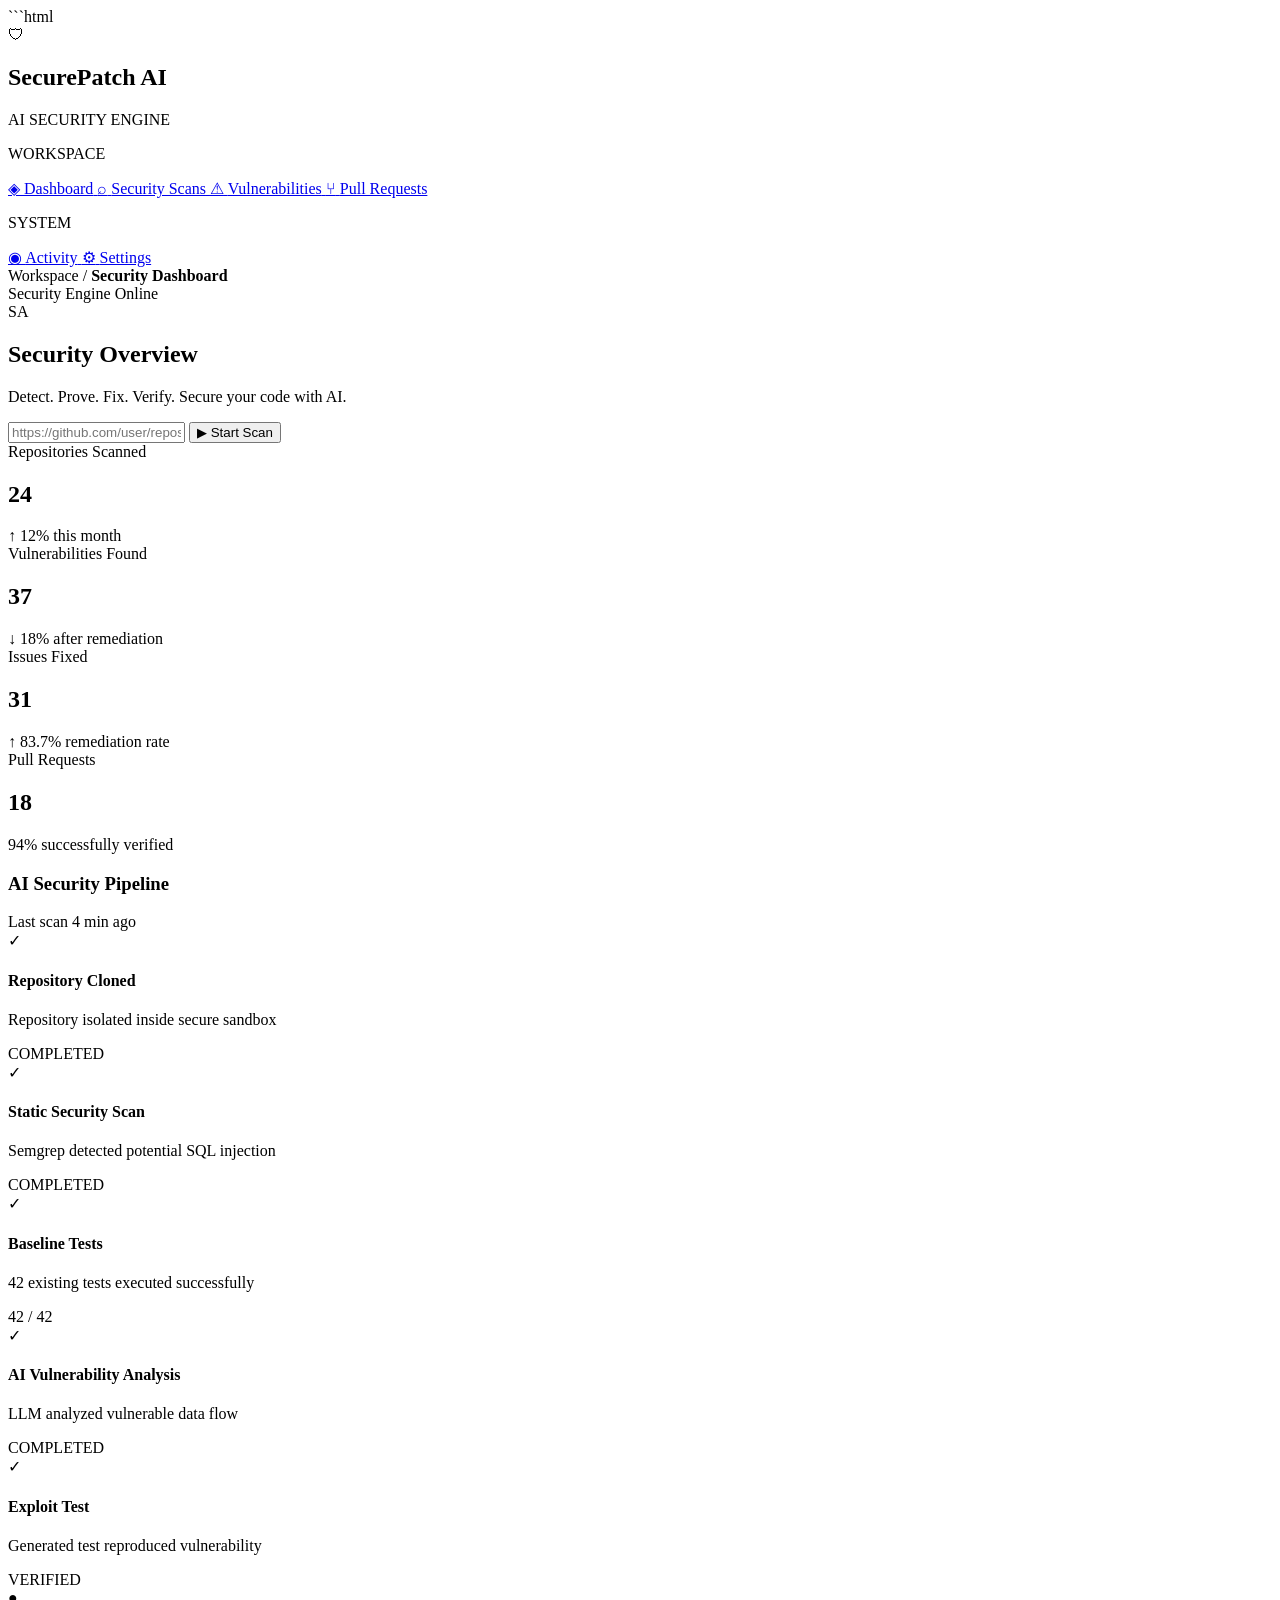
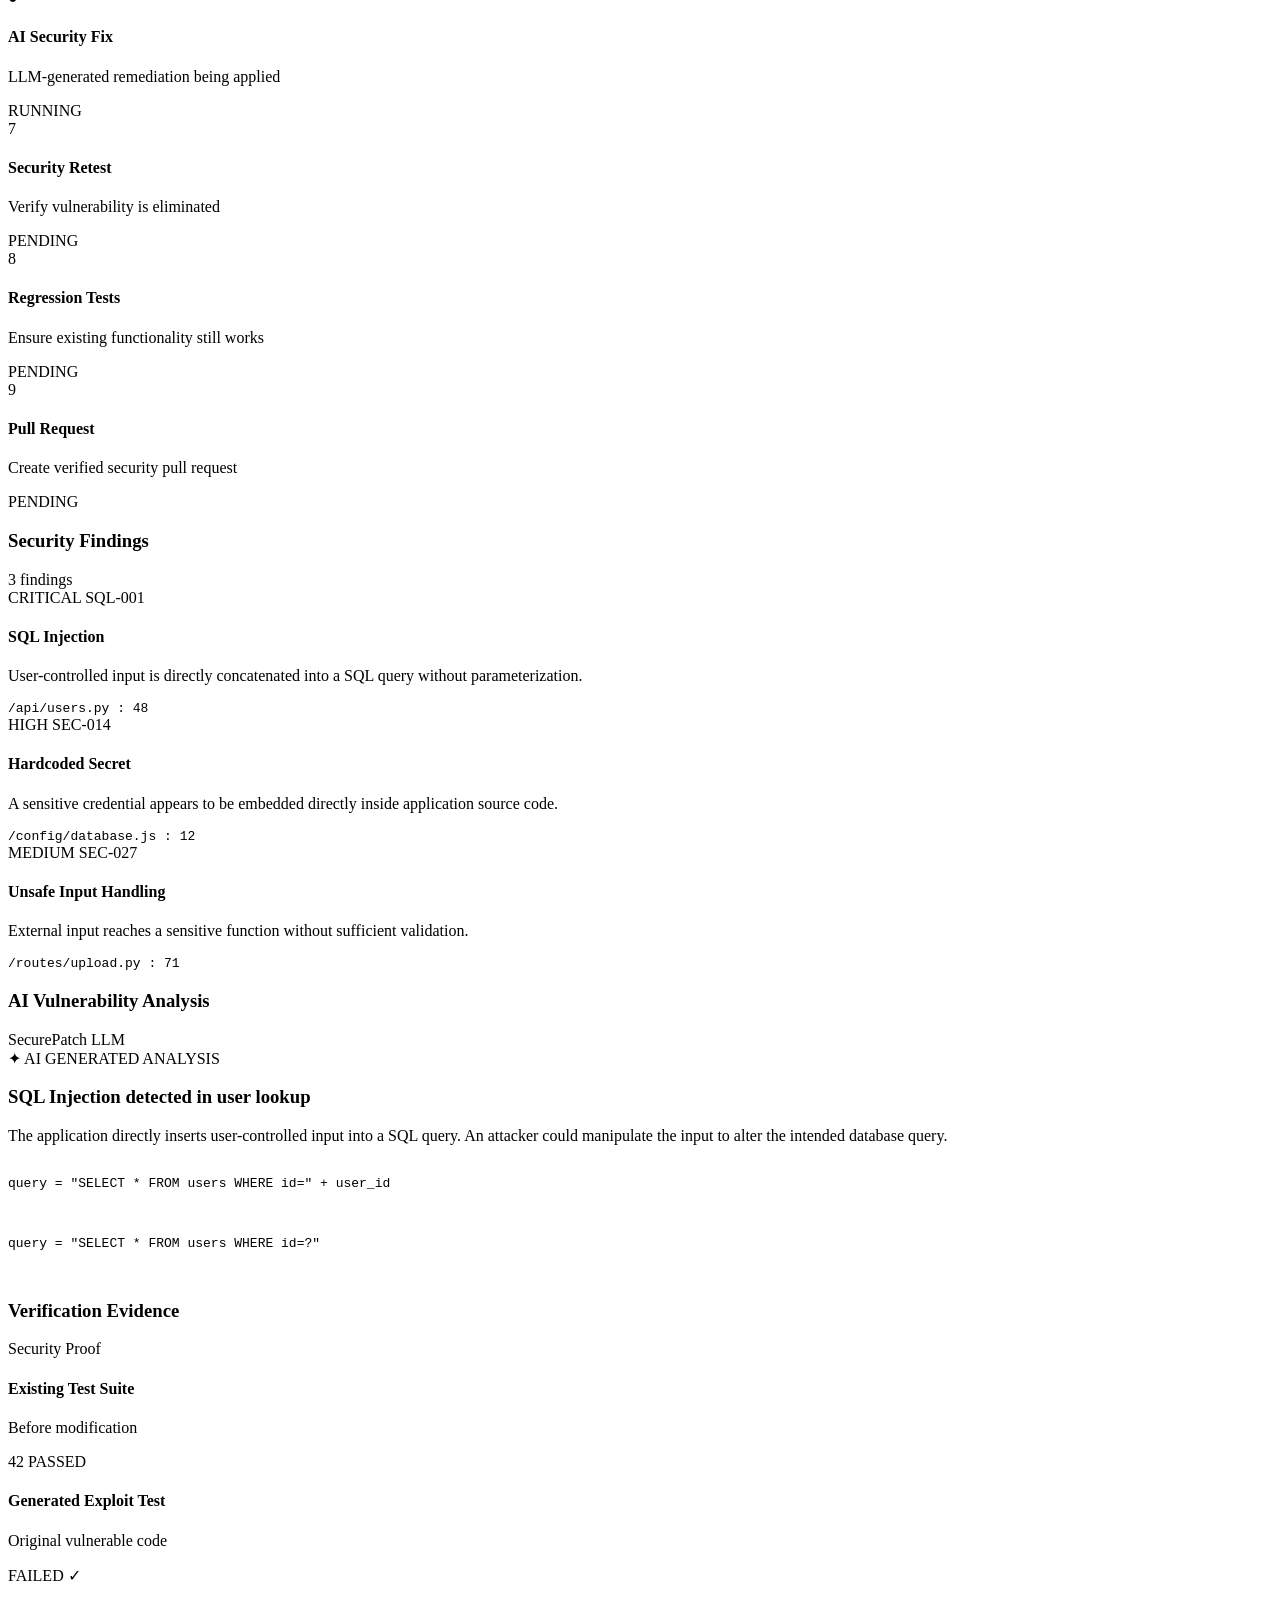
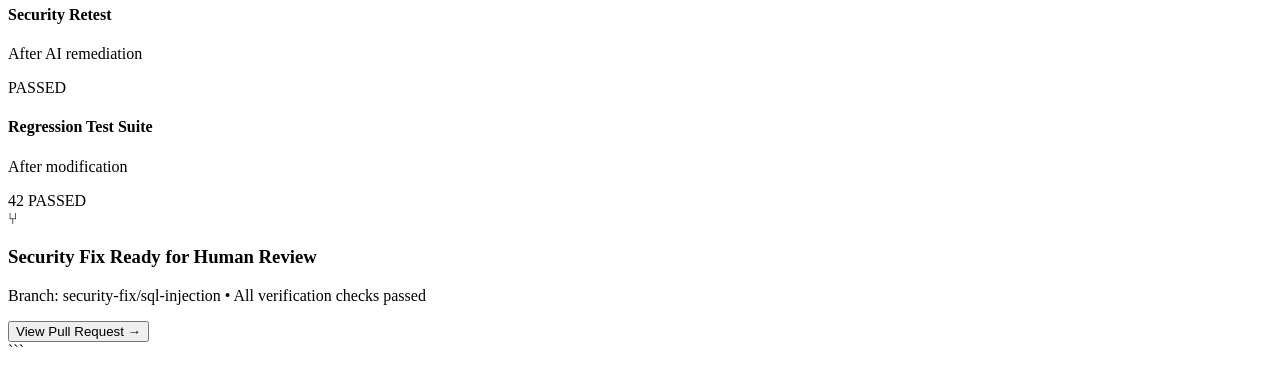
==== index.html @ 8cb95916 "Create index.html add index.html" ====
```html
<!DOCTYPE html>
<html lang="en">

<head>
    <meta charset="UTF-8">
    <meta name="viewport" content="width=device-width, initial-scale=1.0">

    <title>SecurePatch AI</title>
</head>

<body>

    <!-- =========================
         SIDEBAR
    ========================== -->

    <aside class="sidebar">

        <div class="logo">
            <div class="logo-icon">🛡</div>

            <div class="logo-text">
                <h2>SecurePatch AI</h2>
                <span>AI SECURITY ENGINE</span>
            </div>
        </div>


        <nav>

            <p class="nav-title">WORKSPACE</p>

            <a href="#" class="nav-item active">
                <span>◈</span>
                <span>Dashboard</span>
            </a>

            <a href="#" class="nav-item">
                <span>⌕</span>
                <span>Security Scans</span>
            </a>

            <a href="#" class="nav-item">
                <span>⚠</span>
                <span>Vulnerabilities</span>
            </a>

            <a href="#" class="nav-item">
                <span>⑂</span>
                <span>Pull Requests</span>
            </a>


            <p class="nav-title">SYSTEM</p>

            <a href="#" class="nav-item">
                <span>◉</span>
                <span>Activity</span>
            </a>

            <a href="#" class="nav-item">
                <span>⚙</span>
                <span>Settings</span>
            </a>

        </nav>

    </aside>


    <!-- =========================
         MAIN CONTENT
    ========================== -->

    <main class="main">


        <!-- TOP BAR -->

        <header class="topbar">

            <div class="breadcrumb">
                Workspace / <strong>Security Dashboard</strong>
            </div>

            <div class="top-right">

                <div class="system-status">
                    <span class="status-dot"></span>
                    Security Engine Online
                </div>

                <div class="avatar">
                    SA
                </div>

            </div>

        </header>



        <!-- =========================
             DASHBOARD CONTENT
        ========================== -->

        <section class="content">


            <!-- PAGE HEADER -->

            <div class="welcome">

                <div class="welcome-text">

                    <h1>Security Overview</h1>

                    <p>
                        Detect. Prove. Fix. Verify.
                        Secure your code with AI.
                    </p>

                </div>


                <!-- REPOSITORY INPUT -->

                <div class="repo-input">

                    <input
                        type="text"
                        id="repoUrl"
                        placeholder="https://github.com/user/repository"
                    >

                    <button id="scanButton">
                        ▶ Start Scan
                    </button>

                </div>

            </div>



            <!-- =========================
                 STATISTICS
            ========================== -->

            <section class="stats">


                <article class="stat-card">

                    <span class="stat-label">
                        Repositories Scanned
                    </span>

                    <h2>24</h2>

                    <span class="stat-change">
                        ↑ 12% this month
                    </span>

                </article>


                <article class="stat-card">

                    <span class="stat-label">
                        Vulnerabilities Found
                    </span>

                    <h2>37</h2>

                    <span class="stat-change">
                        ↓ 18% after remediation
                    </span>

                </article>


                <article class="stat-card">

                    <span class="stat-label">
                        Issues Fixed
                    </span>

                    <h2>31</h2>

                    <span class="stat-change">
                        ↑ 83.7% remediation rate
                    </span>

                </article>


                <article class="stat-card">

                    <span class="stat-label">
                        Pull Requests
                    </span>

                    <h2>18</h2>

                    <span class="stat-change">
                        94% successfully verified
                    </span>

                </article>

            </section>



            <!-- =========================
                 MAIN DASHBOARD GRID
            ========================== -->

            <section class="dashboard-grid">


                <!-- =========================
                     SECURITY PIPELINE
                ========================== -->

                <article class="card pipeline-card">

                    <header class="card-header">

                        <h3>AI Security Pipeline</h3>

                        <span>
                            Last scan 4 min ago
                        </span>

                    </header>


                    <div class="pipeline">


                        <!-- STEP 1 -->

                        <div class="pipeline-step completed">

                            <div class="step-icon">
                                ✓
                            </div>

                            <div class="step-info">

                                <h4>
                                    Repository Cloned
                                </h4>

                                <p>
                                    Repository isolated inside
                                    secure sandbox
                                </p>

                            </div>

                            <span class="step-status">
                                COMPLETED
                            </span>

                        </div>



                        <!-- STEP 2 -->

                        <div class="pipeline-step completed">

                            <div class="step-icon">
                                ✓
                            </div>

                            <div class="step-info">

                                <h4>
                                    Static Security Scan
                                </h4>

                                <p>
                                    Semgrep detected potential
                                    SQL injection
                                </p>

                            </div>

                            <span class="step-status">
                                COMPLETED
                            </span>

                        </div>



                        <!-- STEP 3 -->

                        <div class="pipeline-step completed">

                            <div class="step-icon">
                                ✓
                            </div>

                            <div class="step-info">

                                <h4>
                                    Baseline Tests
                                </h4>

                                <p>
                                    42 existing tests executed
                                    successfully
                                </p>

                            </div>

                            <span class="step-status">
                                42 / 42
                            </span>

                        </div>



                        <!-- STEP 4 -->

                        <div class="pipeline-step completed">

                            <div class="step-icon">
                                ✓
                            </div>

                            <div class="step-info">

                                <h4>
                                    AI Vulnerability Analysis
                                </h4>

                                <p>
                                    LLM analyzed vulnerable
                                    data flow
                                </p>

                            </div>

                            <span class="step-status">
                                COMPLETED
                            </span>

                        </div>



                        <!-- STEP 5 -->

                        <div class="pipeline-step completed">

                            <div class="step-icon">
                                ✓
                            </div>

                            <div class="step-info">

                                <h4>
                                    Exploit Test
                                </h4>

                                <p>
                                    Generated test reproduced
                                    vulnerability
                                </p>

                            </div>

                            <span class="step-status">
                                VERIFIED
                            </span>

                        </div>



                        <!-- STEP 6 -->

                        <div class="pipeline-step running">

                            <div class="step-icon">
                                ●
                            </div>

                            <div class="step-info">

                                <h4>
                                    AI Security Fix
                                </h4>

                                <p>
                                    LLM-generated remediation
                                    being applied
                                </p>

                            </div>

                            <span class="step-status">
                                RUNNING
                            </span>

                        </div>



                        <!-- STEP 7 -->

                        <div class="pipeline-step">

                            <div class="step-icon">
                                7
                            </div>

                            <div class="step-info">

                                <h4>
                                    Security Retest
                                </h4>

                                <p>
                                    Verify vulnerability
                                    is eliminated
                                </p>

                            </div>

                            <span class="step-status">
                                PENDING
                            </span>

                        </div>



                        <!-- STEP 8 -->

                        <div class="pipeline-step">

                            <div class="step-icon">
                                8
                            </div>

                            <div class="step-info">

                                <h4>
                                    Regression Tests
                                </h4>

                                <p>
                                    Ensure existing functionality
                                    still works
                                </p>

                            </div>

                            <span class="step-status">
                                PENDING
                            </span>

                        </div>



                        <!-- STEP 9 -->

                        <div class="pipeline-step">

                            <div class="step-icon">
                                9
                            </div>

                            <div class="step-info">

                                <h4>
                                    Pull Request
                                </h4>

                                <p>
                                    Create verified security
                                    pull request
                                </p>

                            </div>

                            <span class="step-status">
                                PENDING
                            </span>

                        </div>


                    </div>

                </article>



                <!-- =========================
                     SECURITY FINDINGS
                ========================== -->

                <article class="card findings-card">

                    <header class="card-header">

                        <h3>
                            Security Findings
                        </h3>

                        <span>
                            3 findings
                        </span>

                    </header>


                    <!-- FINDING 1 -->

                    <div class="finding">

                        <div class="finding-header">

                            <span class="severity critical">
                                CRITICAL
                            </span>

                            <span class="finding-id">
                                SQL-001
                            </span>

                        </div>

                        <h4>
                            SQL Injection
                        </h4>

                        <p>
                            User-controlled input is directly
                            concatenated into a SQL query
                            without parameterization.
                        </p>

                        <code>
                            /api/users.py : 48
                        </code>

                    </div>



                    <!-- FINDING 2 -->

                    <div class="finding">

                        <div class="finding-header">

                            <span class="severity high">
                                HIGH
                            </span>

                            <span class="finding-id">
                                SEC-014
                            </span>

                        </div>

                        <h4>
                            Hardcoded Secret
                        </h4>

                        <p>
                            A sensitive credential appears to
                            be embedded directly inside
                            application source code.
                        </p>

                        <code>
                            /config/database.js : 12
                        </code>

                    </div>



                    <!-- FINDING 3 -->

                    <div class="finding">

                        <div class="finding-header">

                            <span class="severity medium">
                                MEDIUM
                            </span>

                            <span class="finding-id">
                                SEC-027
                            </span>

                        </div>

                        <h4>
                            Unsafe Input Handling
                        </h4>

                        <p>
                            External input reaches a sensitive
                            function without sufficient
                            validation.
                        </p>

                        <code>
                            /routes/upload.py : 71
                        </code>

                    </div>

                </article>

            </section>



            <!-- =========================
                 LOWER GRID
            ========================== -->

            <section class="bottom-grid">


                <!-- =========================
                     AI ANALYSIS
                ========================== -->

                <article class="card">

                    <header class="card-header">

                        <h3>
                            AI Vulnerability Analysis
                        </h3>

                        <span>
                            SecurePatch LLM
                        </span>

                    </header>


                    <div class="ai-content">

                        <span class="ai-label">
                            ✦ AI GENERATED ANALYSIS
                        </span>

                        <h3>
                            SQL Injection detected
                            in user lookup
                        </h3>

                        <p>
                            The application directly inserts
                            user-controlled input into a SQL
                            query. An attacker could manipulate
                            the input to alter the intended
                            database query.
                        </p>


                        <div class="code-box">

                            <pre>
<span class="danger-code">
query = "SELECT * FROM users WHERE id=" + user_id
</span>

<span class="safe-code">
query = "SELECT * FROM users WHERE id=?"
</span>
                            </pre>

                        </div>

                    </div>

                </article>



                <!-- =========================
                     VERIFICATION EVIDENCE
                ========================== -->

                <article class="card">

                    <header class="card-header">

                        <h3>
                            Verification Evidence
                        </h3>

                        <span>
                            Security Proof
                        </span>

                    </header>


                    <!-- TEST 1 -->

                    <div class="test-result">

                        <div>

                            <h4>
                                Existing Test Suite
                            </h4>

                            <p>
                                Before modification
                            </p>

                        </div>

                        <span class="passed">
                            42 PASSED
                        </span>

                    </div>



                    <!-- TEST 2 -->

                    <div class="test-result">

                        <div>

                            <h4>
                                Generated Exploit Test
                            </h4>

                            <p>
                                Original vulnerable code
                            </p>

                        </div>

                        <span class="failed">
                            FAILED ✓
                        </span>

                    </div>



                    <!-- TEST 3 -->

                    <div class="test-result">

                        <div>

                            <h4>
                                Security Retest
                            </h4>

                            <p>
                                After AI remediation
                            </p>

                        </div>

                        <span class="passed">
                            PASSED
                        </span>

                    </div>



                    <!-- TEST 4 -->

                    <div class="test-result">

                        <div>

                            <h4>
                                Regression Test Suite
                            </h4>

                            <p>
                                After modification
                            </p>

                        </div>

                        <span class="passed">
                            42 PASSED
                        </span>

                    </div>

                </article>

            </section>



            <!-- =========================
                 PULL REQUEST
            ========================== -->

            <section class="pr-card">


                <div class="pr-left">

                    <div class="pr-icon">
                        ⑂
                    </div>


                    <div>

                        <h3>
                            Security Fix Ready
                            for Human Review
                        </h3>

                        <p>
                            Branch:
                            security-fix/sql-injection
                            • All verification checks passed
                        </p>

                    </div>

                </div>


                <button id="prButton">
                    View Pull Request →
                </button>

            </section>


        </section>

    </main>


</body>

</html>
```
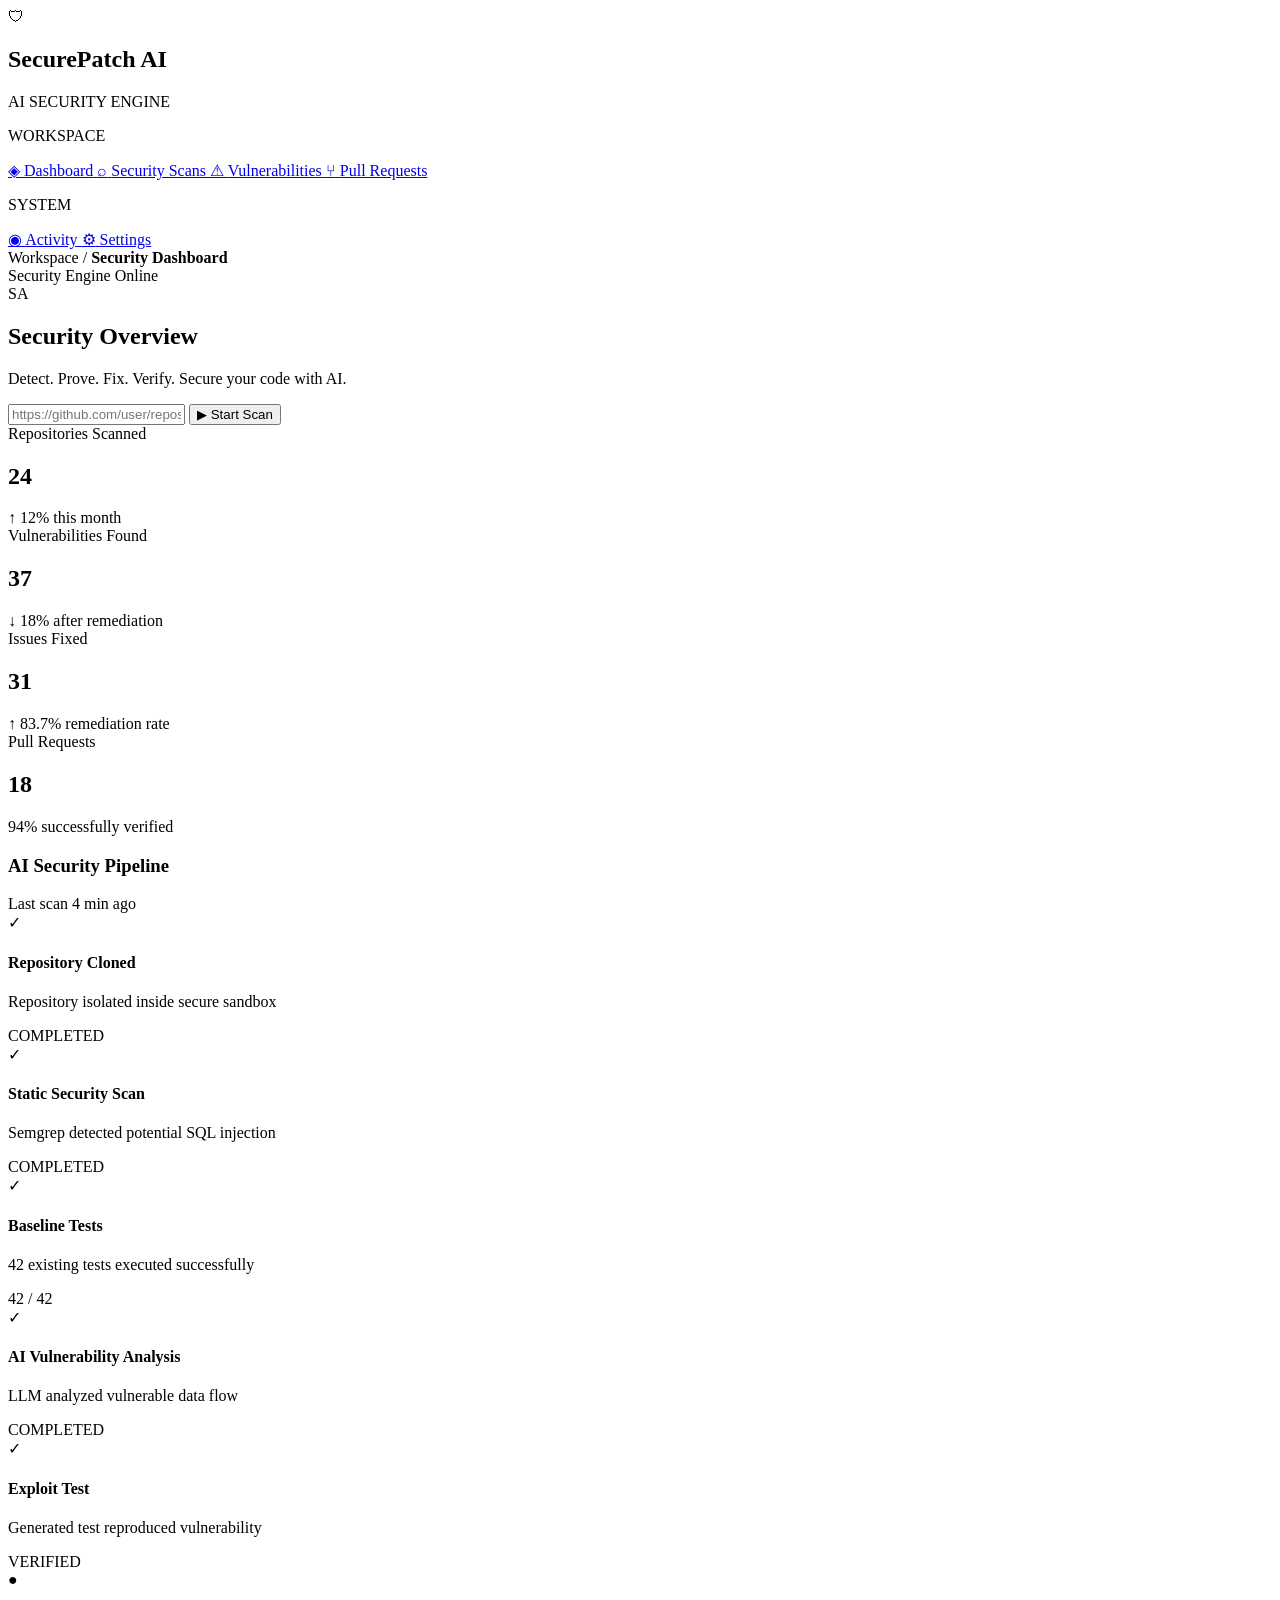
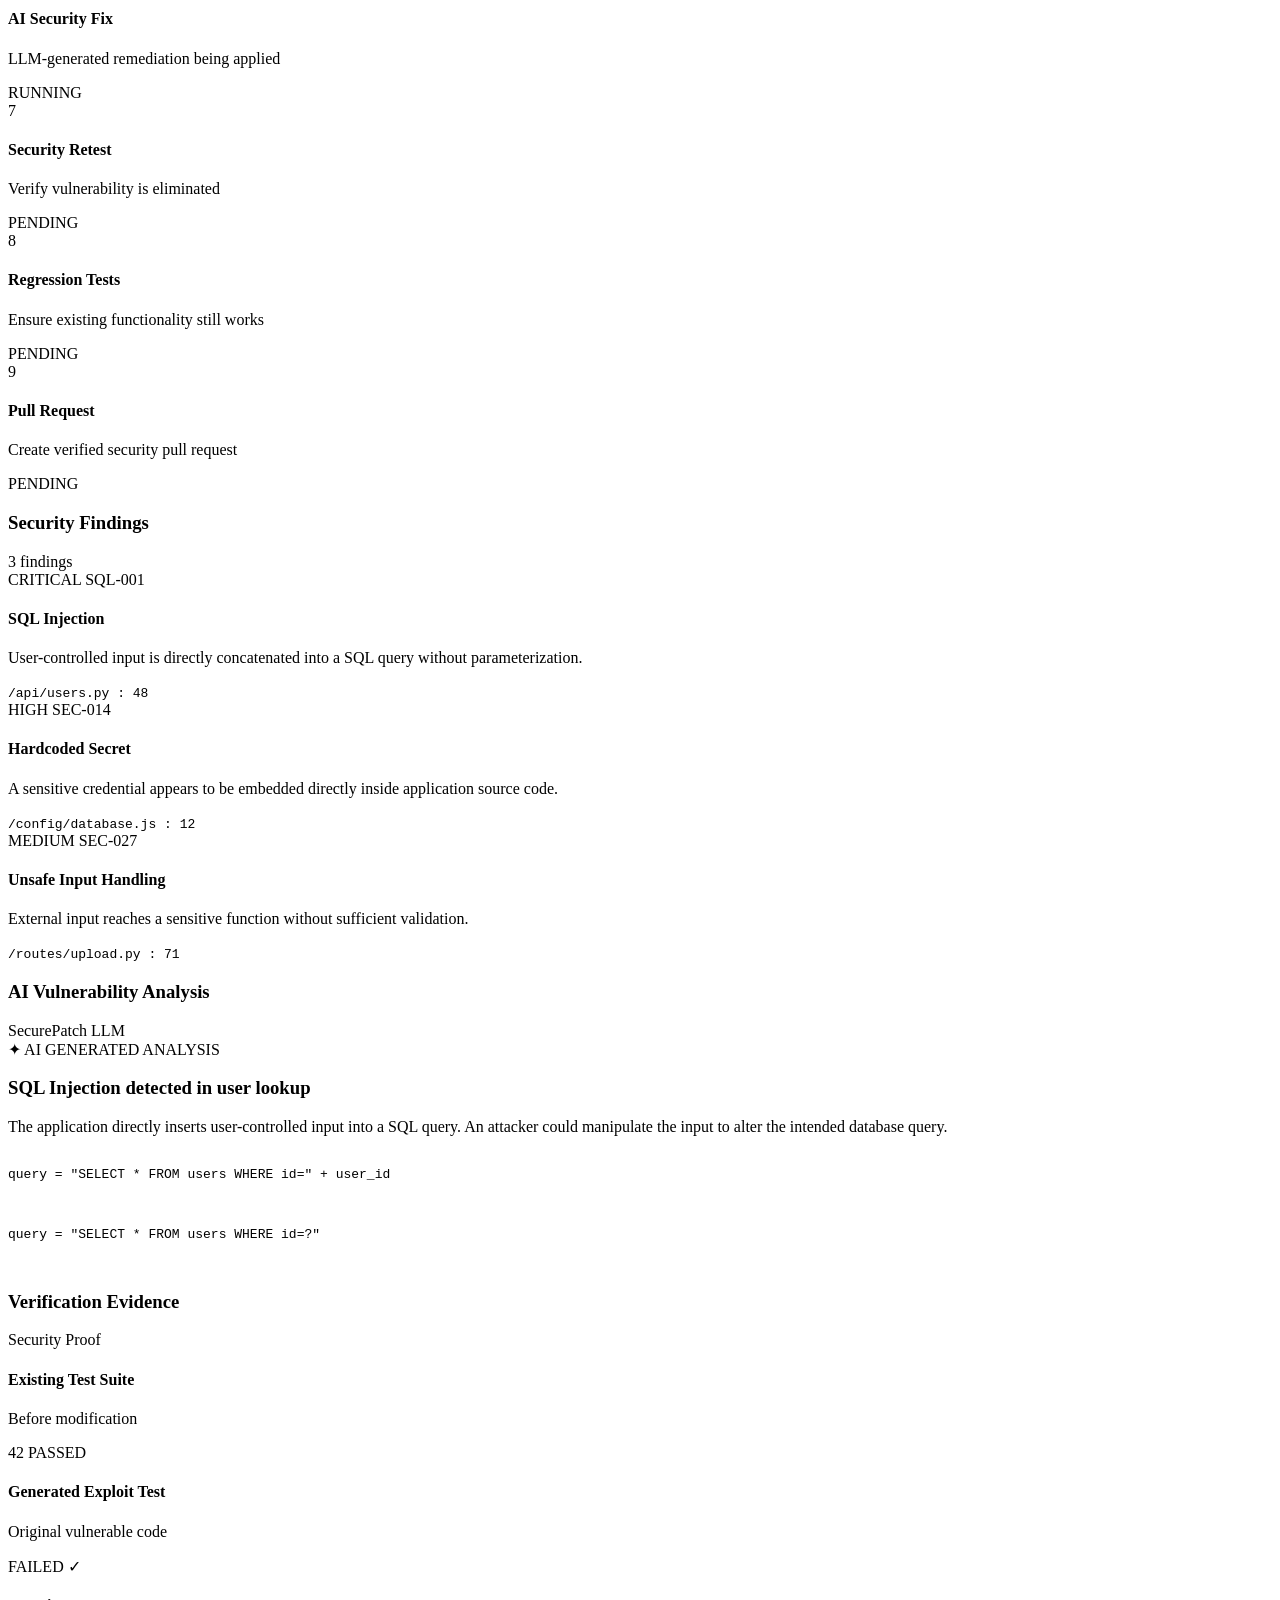
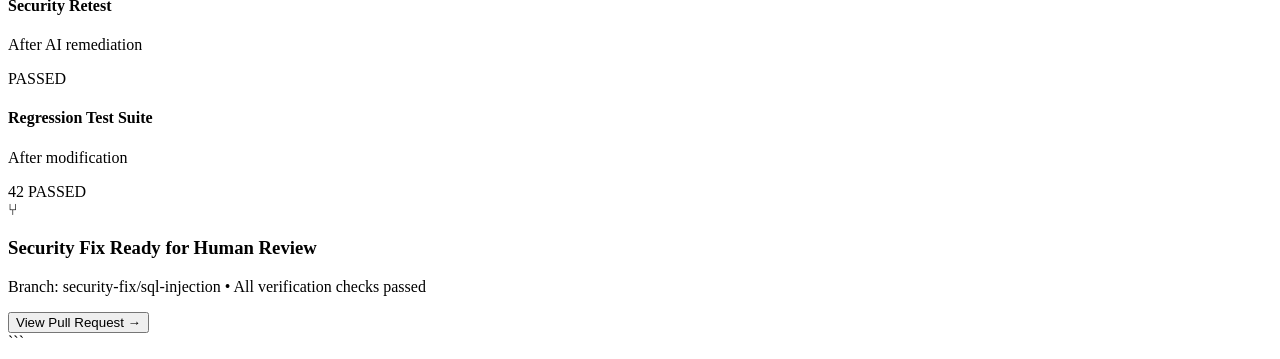
==== commit c58773fb: "Remove unnecessary code block syntax from index.html" ====
--- a/index.html
+++ b/index.html
@@ -1,4 +1,4 @@
-```html
+
 <!DOCTYPE html>
 <html lang="en">
 
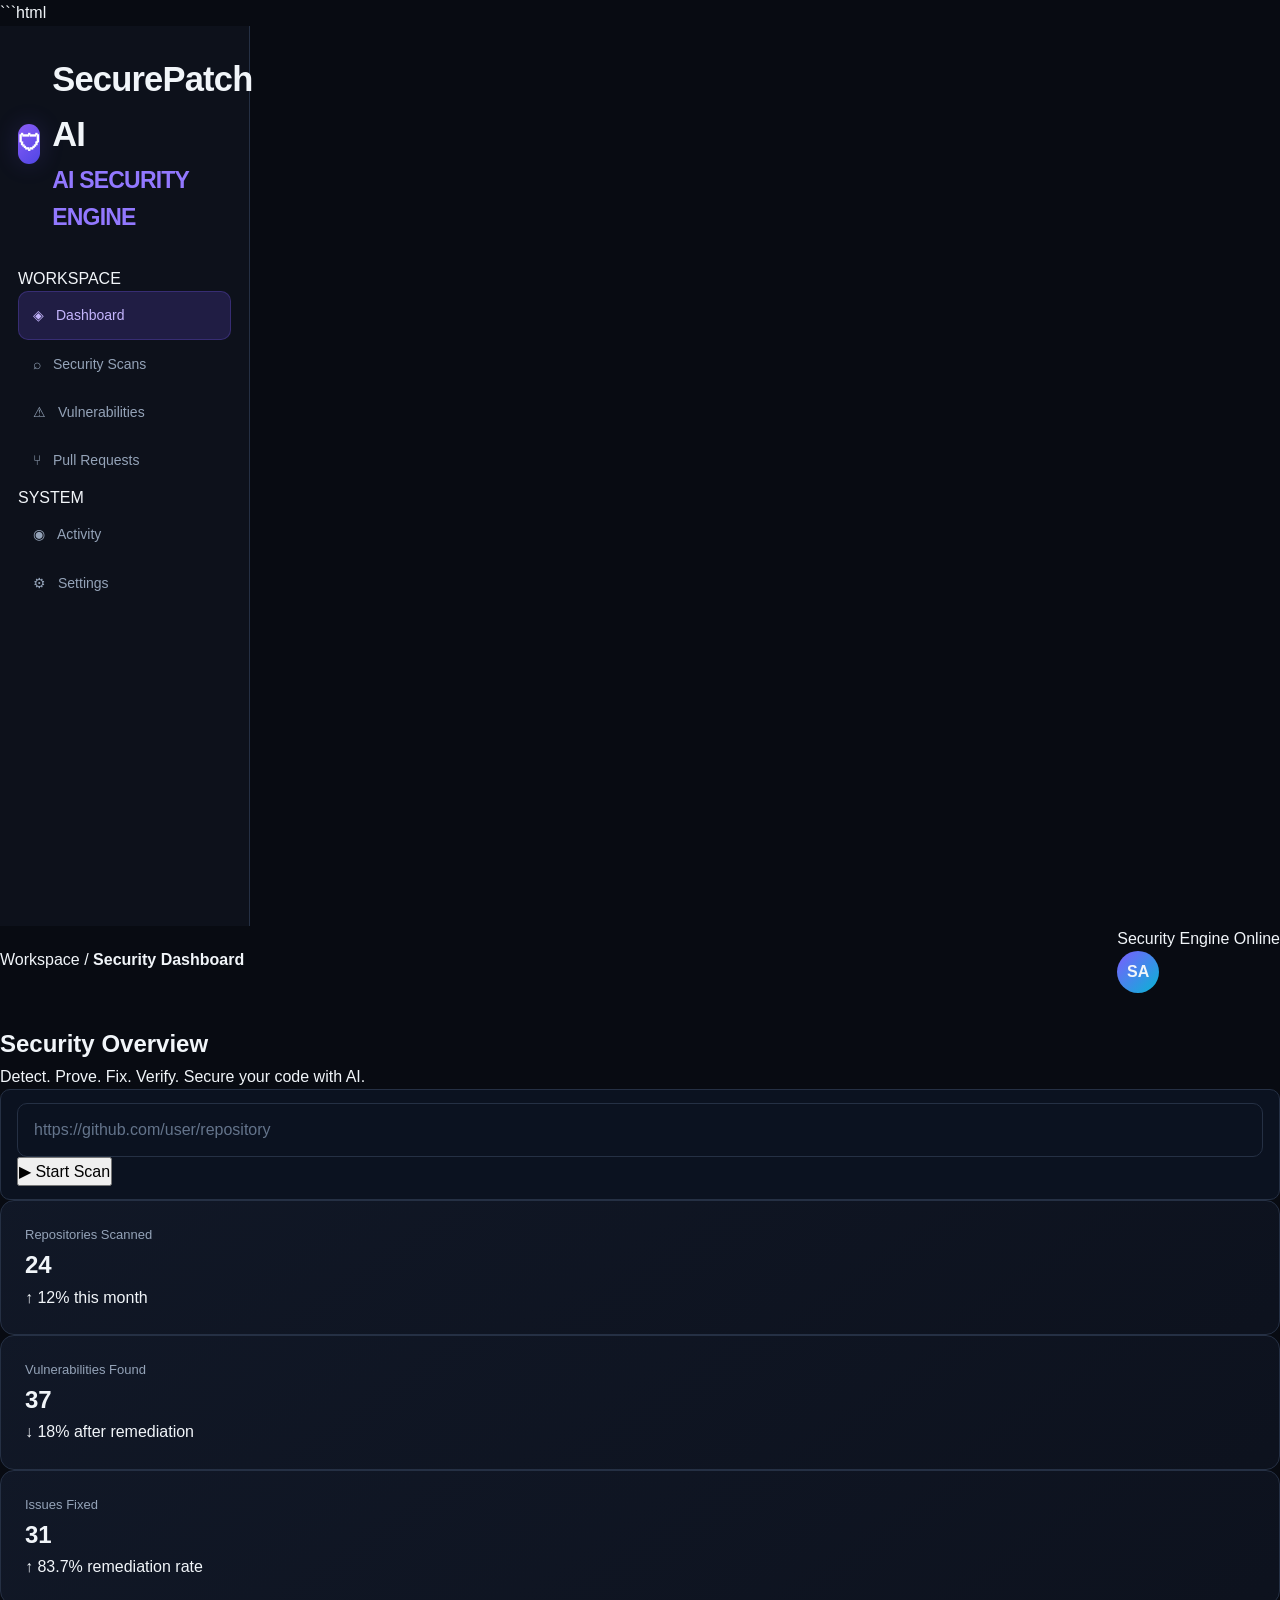
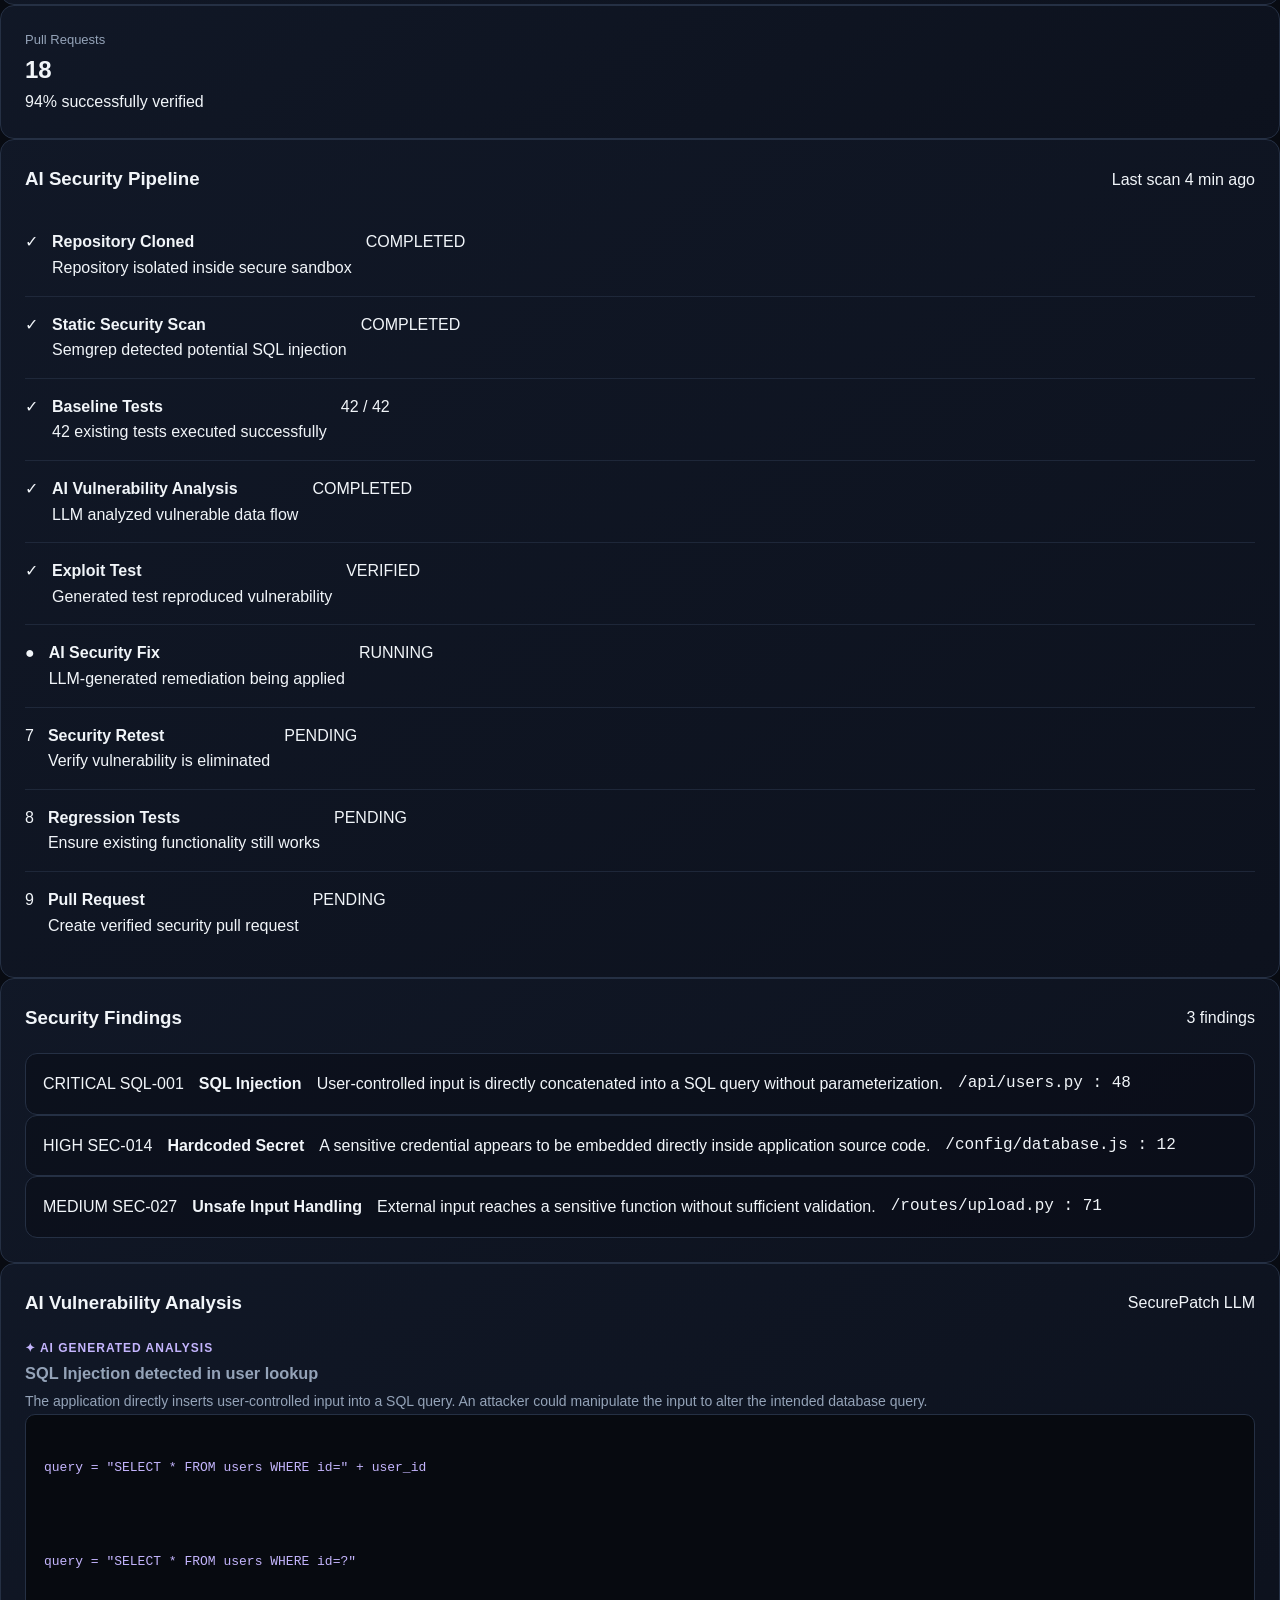
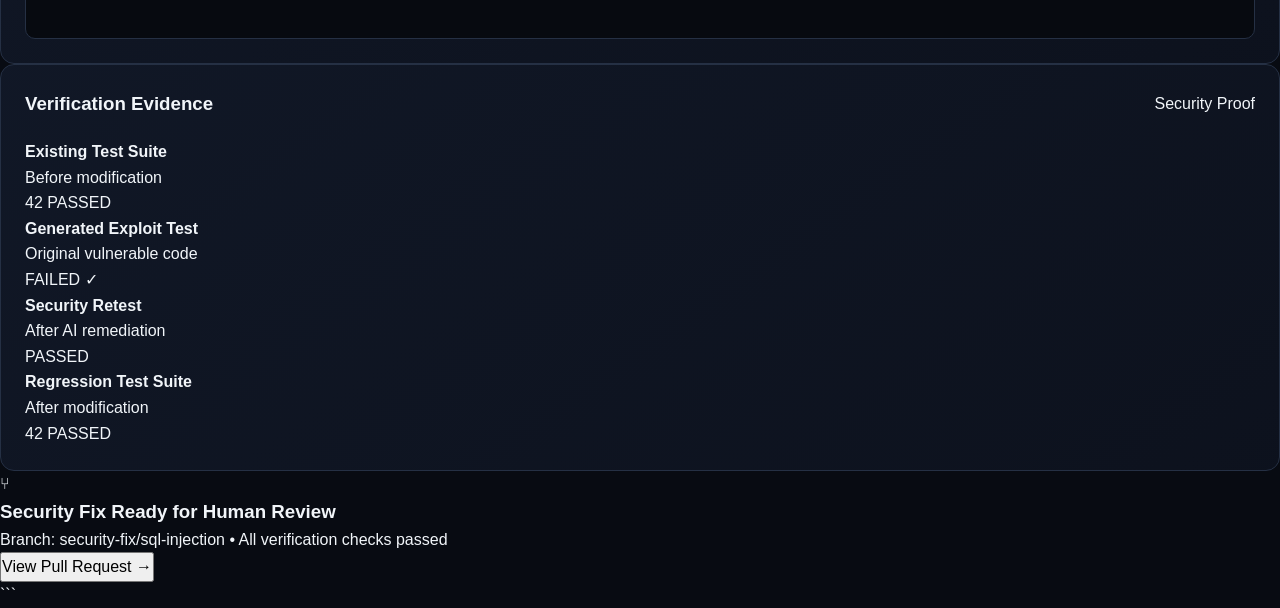
==== commit 9b912065: "Update index.html" ====
--- a/index.html
+++ b/index.html
@@ -1,11 +1,11 @@
-
+```html
 <!DOCTYPE html>
 <html lang="en">
 
 <head>
     <meta charset="UTF-8">
     <meta name="viewport" content="width=device-width, initial-scale=1.0">
-
+    <link rel="stylesheet" href="style.css">
     <title>SecurePatch AI</title>
 </head>
 
--- a/style.css
+++ b/style.css
@@ -0,0 +1,916 @@
+/* =========================================
+   HACKLOOP - AI SECURITY DASHBOARD
+   style.css
+========================================= */
+
+/* 1. GLOBAL RESET */
+* {
+    margin: 0;
+    padding: 0;
+    box-sizing: border-box;
+}
+
+:root {
+    --bg-main: #080b12;
+    --bg-sidebar: #0d111b;
+    --bg-card: #111827;
+    --bg-input: #0b1220;
+    --border: #253044;
+
+    --text-primary: #f1f5f9;
+    --text-secondary: #94a3b8;
+    --text-muted: #64748b;
+
+    --accent: #7c5cff;
+    --accent-hover: #9278ff;
+    --accent-glow: rgba(124, 92, 255, 0.18);
+
+    --success: #34d399;
+    --warning: #fbbf24;
+    --danger: #fb7185;
+    --info: #38bdf8;
+
+    --radius: 14px;
+}
+
+html {
+    scroll-behavior: smooth;
+}
+
+body {
+    font-family: Inter, "Segoe UI", Arial, sans-serif;
+    background: var(--bg-main);
+    color: var(--text-primary);
+    line-height: 1.6;
+    min-height: 100vh;
+    overflow-x: hidden;
+}
+
+button,
+input,
+textarea,
+select {
+    font: inherit;
+}
+
+button {
+    cursor: pointer;
+}
+
+a {
+    color: inherit;
+    text-decoration: none;
+}
+
+/* 2. MAIN LAYOUT */
+
+.app,
+.dashboard,
+.app-container {
+    min-height: 100vh;
+}
+
+.main-content {
+    min-width: 0;
+    padding: 32px;
+    flex: 1;
+}
+
+.container {
+    width: 100%;
+    max-width: 1500px;
+    margin: 0 auto;
+}
+
+/* 3. SIDEBAR */
+
+.sidebar {
+    width: 250px;
+    min-width: 250px;
+    min-height: 100vh;
+    padding: 26px 18px;
+    background: var(--bg-sidebar);
+    border-right: 1px solid var(--border);
+    display: flex;
+    flex-direction: column;
+    gap: 30px;
+}
+
+.logo,
+.brand {
+    display: flex;
+    align-items: center;
+    gap: 12px;
+    font-size: 23px;
+    font-weight: 800;
+    letter-spacing: -0.8px;
+}
+
+.logo-icon,
+.brand-icon {
+    width: 40px;
+    height: 40px;
+    display: grid;
+    place-items: center;
+    border-radius: 12px;
+    color: white;
+    background: linear-gradient(135deg, #8b5cf6, #4f46e5);
+    box-shadow: 0 0 25px var(--accent-glow);
+}
+
+.logo span,
+.brand span {
+    color: var(--accent-hover);
+}
+
+.sidebar-label {
+    margin: 4px 0 12px;
+    padding-left: 12px;
+    color: var(--text-muted);
+    font-size: 11px;
+    font-weight: 700;
+    letter-spacing: 1.5px;
+    text-transform: uppercase;
+}
+
+.sidebar-nav {
+    display: flex;
+    flex-direction: column;
+    gap: 6px;
+}
+
+.nav-item {
+    display: flex;
+    align-items: center;
+    gap: 12px;
+    padding: 12px 14px;
+    border: 1px solid transparent;
+    border-radius: 10px;
+    color: var(--text-secondary);
+    font-size: 14px;
+    transition: 0.2s ease;
+}
+
+.nav-item:hover {
+    background: #151d2d;
+    color: var(--text-primary);
+}
+
+.nav-item.active {
+    color: #c4b5fd;
+    background: var(--accent-glow);
+    border-color: rgba(124, 92, 255, 0.25);
+}
+
+.nav-item .icon {
+    width: 22px;
+    text-align: center;
+}
+
+/* 4. TOPBAR */
+
+.topbar,
+.top-bar,
+.header {
+    display: flex;
+    align-items: center;
+    justify-content: space-between;
+    gap: 20px;
+    margin-bottom: 32px;
+}
+
+.page-title {
+    font-size: clamp(24px, 3vw, 32px);
+    font-weight: 750;
+    letter-spacing: -1px;
+}
+
+.page-subtitle {
+    color: var(--text-secondary);
+    margin-top: 5px;
+    font-size: 14px;
+}
+
+.user-profile {
+    display: flex;
+    align-items: center;
+    gap: 12px;
+}
+
+.avatar {
+    width: 42px;
+    height: 42px;
+    border-radius: 50%;
+    display: grid;
+    place-items: center;
+    background: linear-gradient(135deg, #7c5cff, #06b6d4);
+    font-weight: 700;
+}
+
+/* 5. BUTTONS */
+
+.btn,
+button.primary-btn,
+button.secondary-btn {
+    display: inline-flex;
+    align-items: center;
+    justify-content: center;
+    gap: 9px;
+    padding: 11px 18px;
+    border-radius: 10px;
+    font-weight: 600;
+    font-size: 14px;
+    transition: all 0.2s ease;
+}
+
+.btn-primary,
+.primary-btn {
+    color: white;
+    background: linear-gradient(135deg, #7c5cff, #6245e8);
+    border: 1px solid #8b75ff;
+    box-shadow: 0 5px 20px rgba(124, 92, 255, 0.16);
+}
+
+.btn-primary:hover,
+.primary-btn:hover {
+    transform: translateY(-2px);
+    box-shadow: 0 8px 28px rgba(124, 92, 255, 0.3);
+}
+
+.btn-secondary,
+.secondary-btn {
+    color: var(--text-primary);
+    background: #151d2d;
+    border: 1px solid var(--border);
+}
+
+.btn-secondary:hover,
+.secondary-btn:hover {
+    border-color: var(--accent);
+    background: #1b2436;
+}
+
+button:disabled {
+    opacity: 0.5;
+    cursor: not-allowed;
+}
+
+/* 6. CARDS */
+
+.card,
+.stat-card,
+.panel {
+    background: linear-gradient(
+        145deg,
+        rgba(17, 24, 39, 0.98),
+        rgba(13, 18, 30, 0.98)
+    );
+    border: 1px solid var(--border);
+    border-radius: var(--radius);
+    padding: 24px;
+    transition: border-color 0.25s ease, transform 0.25s ease;
+}
+
+.card:hover,
+.stat-card:hover,
+.panel:hover {
+    border-color: #3a4560;
+}
+
+.card-header,
+.panel-header {
+    display: flex;
+    align-items: center;
+    justify-content: space-between;
+    gap: 15px;
+    margin-bottom: 20px;
+}
+
+.card-title {
+    font-size: 16px;
+    font-weight: 700;
+}
+
+.card-description {
+    margin-top: 5px;
+    color: var(--text-secondary);
+    font-size: 13px;
+}
+
+/* 7. STATISTICS GRID */
+
+.stats-grid,
+.stats-container {
+    display: grid;
+    grid-template-columns: repeat(4, minmax(0, 1fr));
+    gap: 18px;
+    margin-bottom: 26px;
+}
+
+.stat-label {
+    color: var(--text-secondary);
+    font-size: 13px;
+    font-weight: 500;
+}
+
+.stat-value {
+    margin: 12px 0 8px;
+    font-size: 32px;
+    font-weight: 800;
+    letter-spacing: -1px;
+}
+
+.stat-footer {
+    display: flex;
+    align-items: center;
+    gap: 8px;
+    font-size: 12px;
+    color: var(--text-muted);
+}
+
+.stat-icon {
+    width: 44px;
+    height: 44px;
+    display: grid;
+    place-items: center;
+    border-radius: 12px;
+    font-size: 20px;
+    background: var(--accent-glow);
+    color: #b7a7ff;
+}
+
+.stat-icon.success {
+    color: var(--success);
+    background: rgba(52, 211, 153, 0.12);
+}
+
+.stat-icon.warning {
+    color: var(--warning);
+    background: rgba(251, 191, 36, 0.12);
+}
+
+.stat-icon.danger {
+    color: var(--danger);
+    background: rgba(251, 113, 133, 0.12);
+}
+
+/* 8. REPOSITORY INPUT */
+
+.repo-section {
+    margin-bottom: 26px;
+}
+
+.repo-form {
+    display: flex;
+    gap: 12px;
+    margin-top: 18px;
+}
+
+.repo-input,
+input[type="text"],
+input[type="url"],
+input[type="search"],
+input[type="email"] {
+    width: 100%;
+    min-width: 0;
+    padding: 13px 16px;
+    color: var(--text-primary);
+    background: var(--bg-input);
+    border: 1px solid var(--border);
+    border-radius: 10px;
+    outline: none;
+    transition: border-color 0.2s, box-shadow 0.2s;
+}
+
+.repo-input::placeholder,
+input::placeholder,
+textarea::placeholder {
+    color: #64748b;
+}
+
+.repo-input:focus,
+input:focus,
+textarea:focus,
+select:focus {
+    border-color: var(--accent);
+    box-shadow: 0 0 0 3px var(--accent-glow);
+}
+
+/* 9. STATUS BADGES */
+
+.badge,
+.status-badge,
+.status {
+    display: inline-flex;
+    align-items: center;
+    gap: 6px;
+    padding: 5px 10px;
+    border-radius: 999px;
+    font-size: 11px;
+    font-weight: 700;
+    white-space: nowrap;
+}
+
+.badge-success,
+.status-success,
+.status-passed {
+    color: var(--success);
+    background: rgba(52, 211, 153, 0.12);
+}
+
+.badge-warning,
+.status-warning,
+.status-pending {
+    color: var(--warning);
+    background: rgba(251, 191, 36, 0.12);
+}
+
+.badge-danger,
+.status-danger,
+.status-failed {
+    color: var(--danger);
+    background: rgba(251, 113, 133, 0.12);
+}
+
+.badge-info,
+.status-running {
+    color: var(--info);
+    background: rgba(56, 189, 248, 0.12);
+}
+
+/* 10. VULNERABILITY FINDINGS */
+
+.findings-list {
+    display: flex;
+    flex-direction: column;
+    gap: 12px;
+}
+
+.finding,
+.vulnerability-item {
+    display: flex;
+    align-items: flex-start;
+    gap: 15px;
+    padding: 17px;
+    border: 1px solid var(--border);
+    border-radius: 12px;
+    background: rgba(8, 11, 18, 0.45);
+    transition: 0.2s ease;
+}
+
+.finding:hover,
+.vulnerability-item:hover {
+    background: rgba(21, 29, 45, 0.65);
+    border-color: var(--border-light);
+}
+
+.finding-icon {
+    flex-shrink: 0;
+    width: 38px;
+    height: 38px;
+    display: grid;
+    place-items: center;
+    border-radius: 10px;
+    color: var(--danger);
+    background: rgba(251, 113, 133, 0.12);
+}
+
+.finding-title {
+    font-size: 14px;
+    font-weight: 700;
+    overflow-wrap: anywhere;
+}
+
+.finding-description {
+    margin-top: 5px;
+    color: var(--text-secondary);
+    font-size: 13px;
+}
+
+.finding-meta {
+    display: flex;
+    flex-wrap: wrap;
+    gap: 8px;
+    margin-top: 10px;
+}
+
+/* 11. SCAN PIPELINE */
+
+.pipeline,
+.pipeline-list {
+    display: flex;
+    flex-direction: column;
+    gap: 0;
+}
+
+.pipeline-step {
+    display: flex;
+    align-items: flex-start;
+    gap: 14px;
+    padding: 15px 0;
+    border-bottom: 1px solid rgba(37, 48, 68, 0.7);
+}
+
+.pipeline-step:last-child {
+    border-bottom: none;
+}
+
+.step-number {
+    width: 32px;
+    height: 32px;
+    flex-shrink: 0;
+    display: grid;
+    place-items: center;
+    border: 1px solid var(--border);
+    border-radius: 50%;
+    color: var(--text-secondary);
+    font-size: 12px;
+    font-weight: 700;
+}
+
+.pipeline-step.completed .step-number {
+    color: var(--success);
+    border-color: rgba(52, 211, 153, 0.4);
+    background: var(--success-bg);
+}
+
+.pipeline-step.running .step-number {
+    color: var(--info);
+    border-color: rgba(56, 189, 248, 0.4);
+    background: rgba(56, 189, 248, 0.12);
+}
+
+.step-title {
+    font-size: 14px;
+    font-weight: 650;
+}
+
+.step-description {
+    color: var(--text-secondary);
+    font-size: 12px;
+    margin-top: 4px;
+}
+
+/* 12. PROGRESS BAR */
+
+.progress,
+.progress-bar {
+    width: 100%;
+    height: 7px;
+    overflow: hidden;
+    border-radius: 999px;
+    background: #202a3c;
+}
+
+.progress-fill {
+    height: 100%;
+    width: 0%;
+    border-radius: inherit;
+    background: linear-gradient(90deg, #7c5cff, #38bdf8);
+    transition: width 0.4s ease;
+}
+
+/* 13. TABLES */
+
+.table-wrapper {
+    width: 100%;
+    overflow-x: auto;
+}
+
+table {
+    width: 100%;
+    border-collapse: collapse;
+    text-align: left;
+}
+
+thead {
+    background: rgba(8, 11, 18, 0.55);
+}
+
+th {
+    padding: 14px 16px;
+    color: var(--text-muted);
+    font-size: 11px;
+    font-weight: 700;
+    letter-spacing: 0.7px;
+    text-transform: uppercase;
+    white-space: nowrap;
+}
+
+td {
+    padding: 16px;
+    border-bottom: 1px solid var(--border);
+    color: var(--text-secondary);
+    font-size: 13px;
+}
+
+tbody tr {
+    transition: background 0.2s ease;
+}
+
+tbody tr:hover {
+    background: rgba(124, 92, 255, 0.05);
+}
+
+tbody tr:last-child td {
+    border-bottom: none;
+}
+
+/* 14. AI EXPLANATION PANEL */
+
+.ai-panel {
+    position: relative;
+    overflow: hidden;
+    border: 1px solid rgba(124, 92, 255, 0.3);
+    border-radius: var(--radius);
+    padding: 24px;
+    background:
+        radial-gradient(
+            circle at top right,
+            rgba(124, 92, 255, 0.12),
+            transparent 45%
+        ),
+        var(--bg-card);
+}
+
+.ai-label {
+    display: inline-flex;
+    align-items: center;
+    gap: 8px;
+    color: #c4b5fd;
+    font-size: 12px;
+    font-weight: 750;
+    letter-spacing: 1px;
+    text-transform: uppercase;
+}
+
+.ai-content {
+    margin-top: 15px;
+    color: var(--text-secondary);
+    font-size: 14px;
+    line-height: 1.8;
+}
+
+.ai-content strong {
+    color: var(--text-primary);
+}
+
+/* 15. CODE BLOCKS */
+
+pre,
+.code-block {
+    max-width: 100%;
+    overflow-x: auto;
+    padding: 18px;
+    border: 1px solid var(--border);
+    border-radius: 10px;
+    background: #070a10;
+    color: #c4b5fd;
+    font-family: "Cascadia Code", Consolas, monospace;
+    font-size: 13px;
+    line-height: 1.8;
+    tab-size: 4;
+}
+
+code {
+    font-family: "Cascadia Code", Consolas, monospace;
+}
+
+.inline-code {
+    padding: 3px 6px;
+    border-radius: 5px;
+    background: rgba(124, 92, 255, 0.12);
+    color: #c4b5fd;
+    font-size: 12px;
+}
+
+/* 16. ALERTS AND EMPTY STATES */
+
+.alert {
+    padding: 14px 16px;
+    border: 1px solid var(--border);
+    border-radius: 10px;
+    font-size: 13px;
+}
+
+.alert-success {
+    color: var(--success);
+    background: var(--success-bg);
+    border-color: rgba(52, 211, 153, 0.2);
+}
+
+.alert-error {
+    color: var(--danger);
+    background: var(--danger-bg);
+    border-color: rgba(251, 113, 133, 0.2);
+}
+
+.alert-warning {
+    color: var(--warning);
+    background: var(--warning-bg);
+    border-color: rgba(251, 191, 36, 0.2);
+}
+
+.empty-state {
+    padding: 45px 20px;
+    text-align: center;
+    color: var(--text-secondary);
+}
+
+.empty-state h3 {
+    margin-bottom: 8px;
+    color: var(--text-primary);
+}
+
+/* 17. GRID UTILITIES */
+
+.grid {
+    display: grid;
+    gap: 20px;
+}
+
+.grid-2 {
+    grid-template-columns: repeat(2, minmax(0, 1fr));
+}
+
+.grid-3 {
+    grid-template-columns: repeat(3, minmax(0, 1fr));
+}
+
+.content-grid {
+    display: grid;
+    grid-template-columns: minmax(0, 1.5fr) minmax(280px, 1fr);
+    gap: 22px;
+    margin-bottom: 24px;
+}
+
+/* 18. LOADING ANIMATION */
+
+.spinner {
+    width: 20px;
+    height: 20px;
+    border: 2px solid rgba(255, 255, 255, 0.2);
+    border-top-color: #c4b5fd;
+    border-radius: 50%;
+    animation: spin 0.8s linear infinite;
+}
+
+@keyframes spin {
+    to {
+        transform: rotate(360deg);
+    }
+}
+
+.pulse {
+    animation: pulse 1.8s ease-in-out infinite;
+}
+
+@keyframes pulse {
+    0%, 100% {
+        opacity: 1;
+    }
+
+    50% {
+        opacity: 0.55;
+    }
+}
+
+/* 19. CUSTOM SCROLLBAR */
+
+::-webkit-scrollbar {
+    width: 8px;
+    height: 8px;
+}
+
+::-webkit-scrollbar-track {
+    background: var(--bg-main);
+}
+
+::-webkit-scrollbar-thumb {
+    background: #303b50;
+    border-radius: 10px;
+}
+
+::-webkit-scrollbar-thumb:hover {
+    background: #4b5872;
+}
+
+/* 20. RESPONSIVE DESIGN */
+
+@media (max-width: 1100px) {
+    .stats-grid,
+    .stats-container {
+        grid-template-columns: repeat(2, minmax(0, 1fr));
+    }
+
+    .content-grid {
+        grid-template-columns: 1fr;
+    }
+
+    .main-content {
+        padding: 24px;
+    }
+}
+
+@media (max-width: 768px) {
+    .sidebar {
+        width: 76px;
+        min-width: 76px;
+        padding: 22px 10px;
+    }
+
+    .sidebar .logo span,
+    .sidebar .sidebar-label,
+    .sidebar .nav-text {
+        display: none;
+    }
+
+    .sidebar .logo {
+        justify-content: center;
+    }
+
+    .nav-item {
+        justify-content: center;
+        padding: 13px 8px;
+    }
+
+    .main-content {
+        padding: 20px 16px;
+    }
+
+    .topbar,
+    .top-bar,
+    .header {
+        align-items: flex-start;
+        flex-wrap: wrap;
+    }
+
+    .grid-2,
+    .grid-3 {
+        grid-template-columns: 1fr;
+    }
+
+    .repo-form {
+        flex-direction: column;
+    }
+
+    .repo-form button {
+        width: 100%;
+    }
+
+    .card,
+    .stat-card,
+    .panel {
+        padding: 18px;
+    }
+}
+
+@media (max-width: 480px) {
+    .stats-grid,
+    .stats-container {
+        grid-template-columns: 1fr;
+    }
+
+    .main-content {
+        padding: 16px 12px;
+    }
+
+    .page-title {
+        font-size: 24px;
+    }
+
+    .stat-value {
+        font-size: 28px;
+    }
+
+    .finding,
+    .vulnerability-item {
+        padding: 12px;
+        gap: 10px;
+    }
+
+    th,
+    td {
+        padding: 12px;
+    }
+}
+
+/* 21. ACCESSIBILITY */
+
+button:focus-visible,
+a:focus-visible,
+input:focus-visible {
+    outline: 2px solid var(--accent-hover);
+    outline-offset: 3px;
+}
+
+@media (prefers-reduced-motion: reduce) {
+    *,
+    *::before,
+    *::after {
+        scroll-behavior: auto !important;
+        animation-duration: 0.01ms !important;
+        animation-iteration-count: 1 !important;
+        transition-duration: 0.01ms !important;
+    }
+}
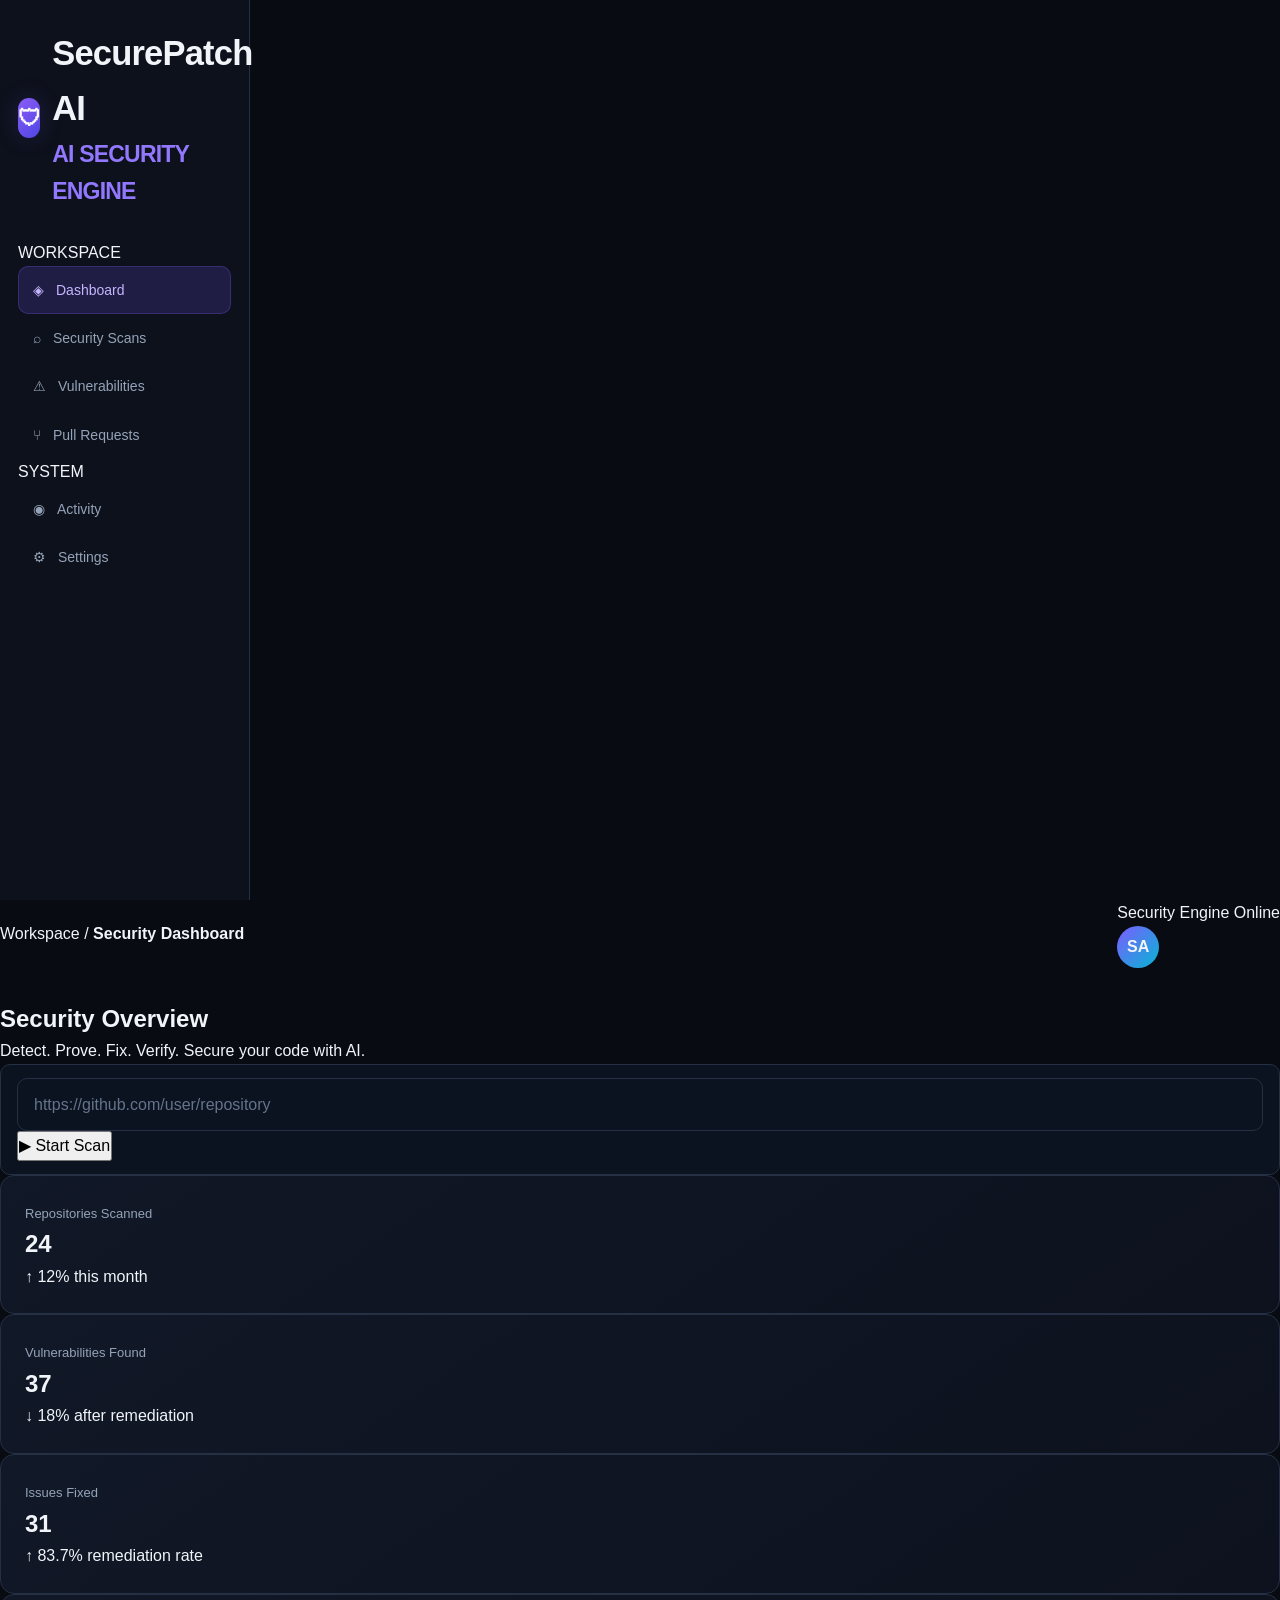
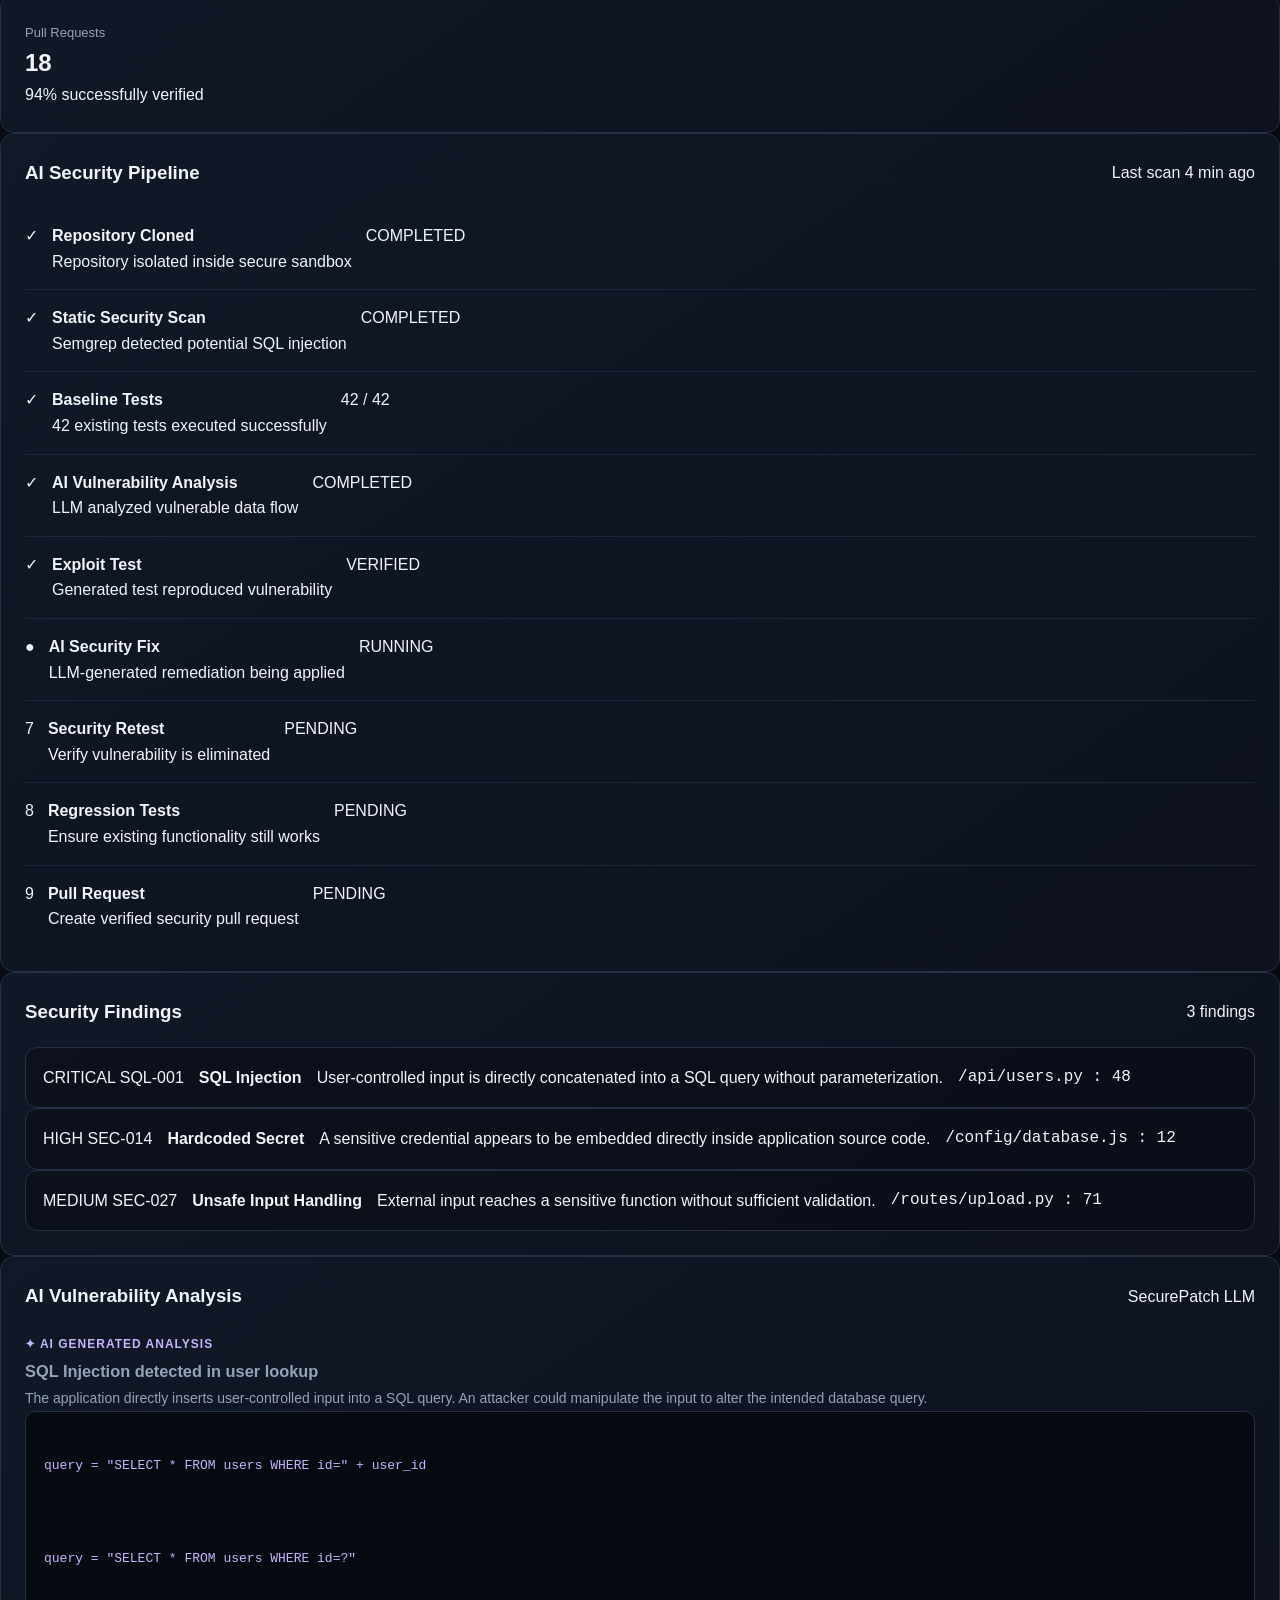
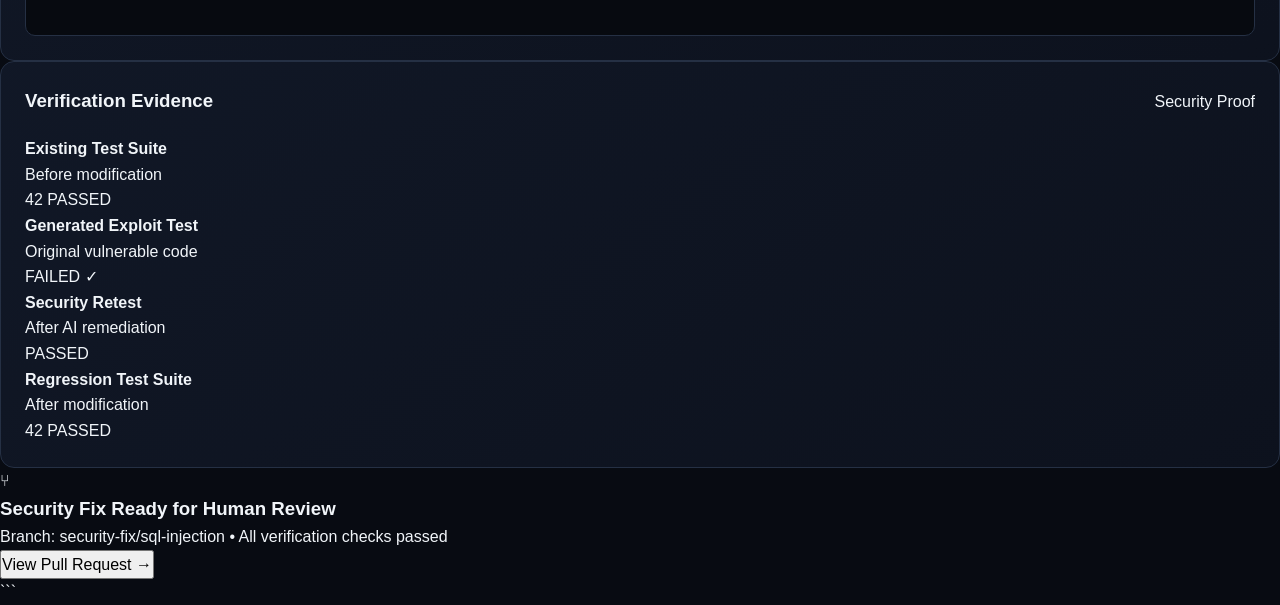
==== commit c3eba0ff: "Merge pull request #2 from aneesh505/features Update index.html" ====
--- a/index.html
+++ b/index.html
@@ -1,4 +1,4 @@
-```html
+
 <!DOCTYPE html>
 <html lang="en">
 
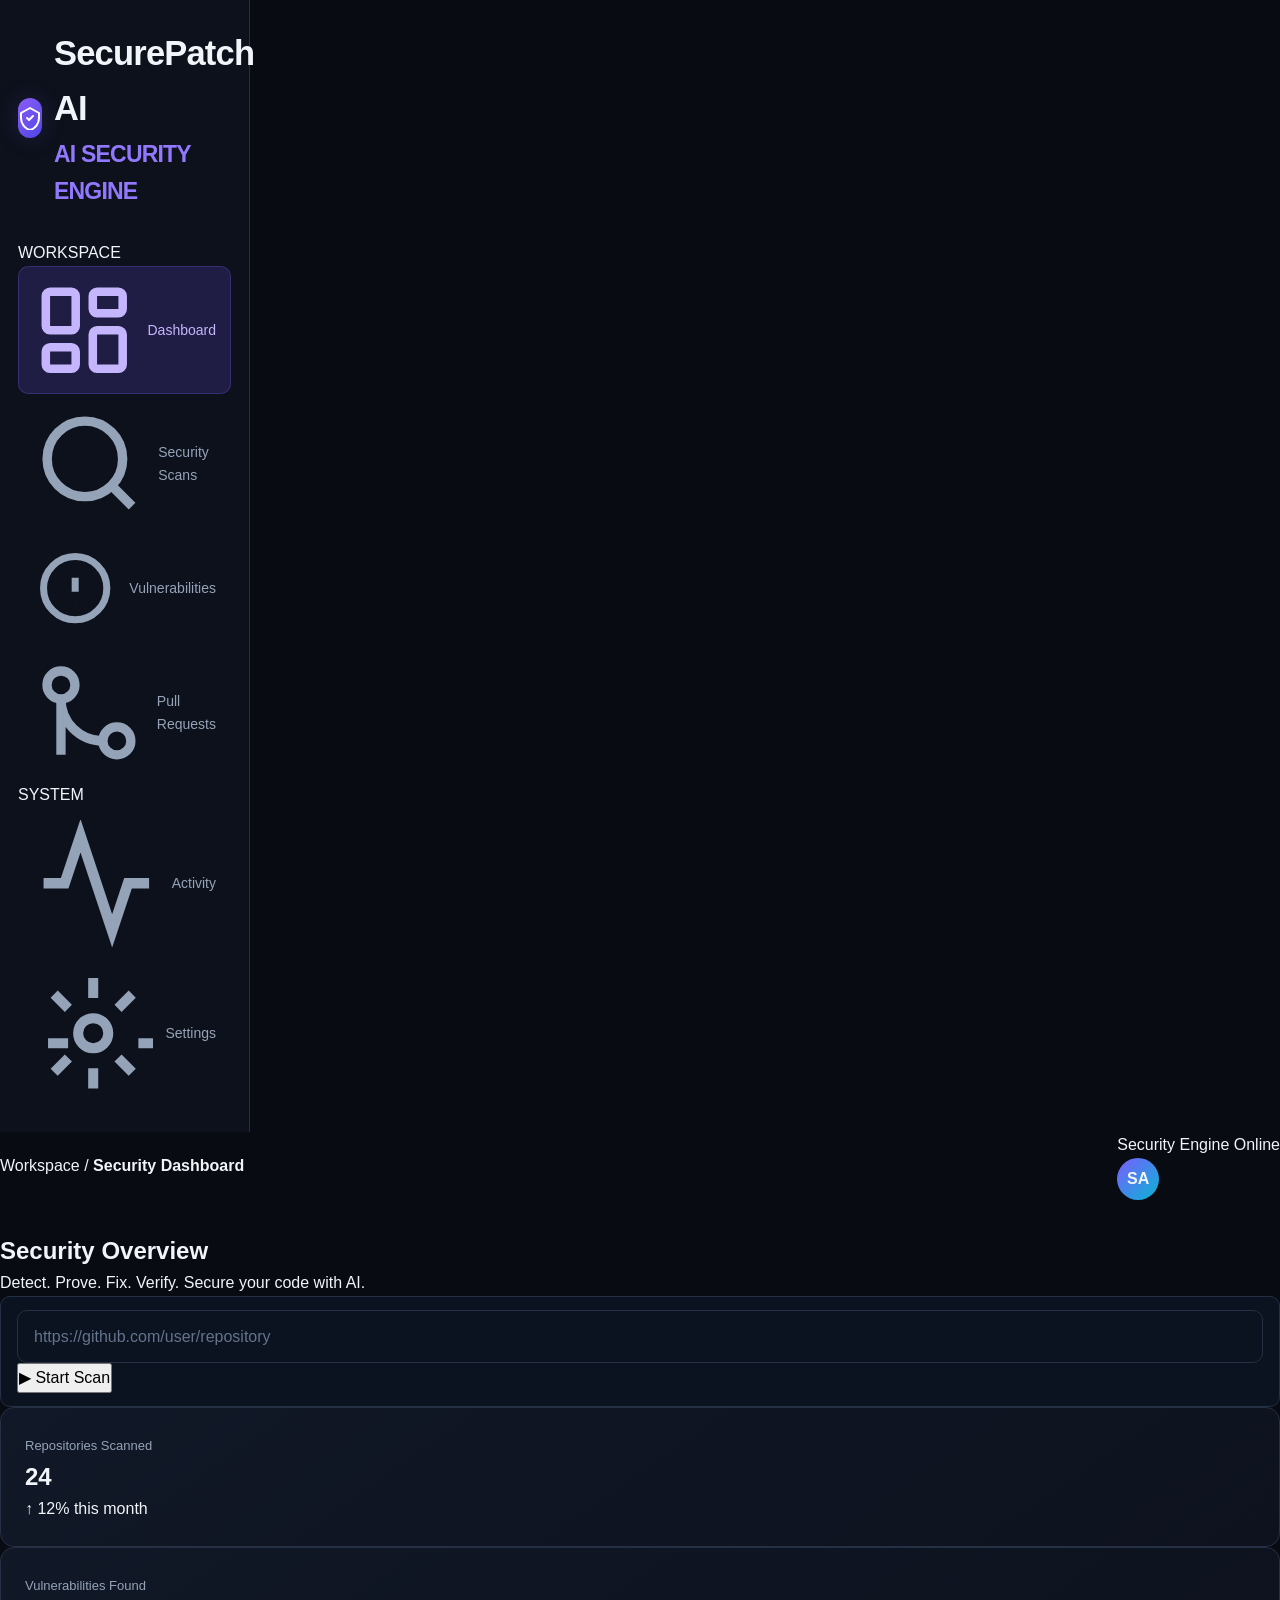
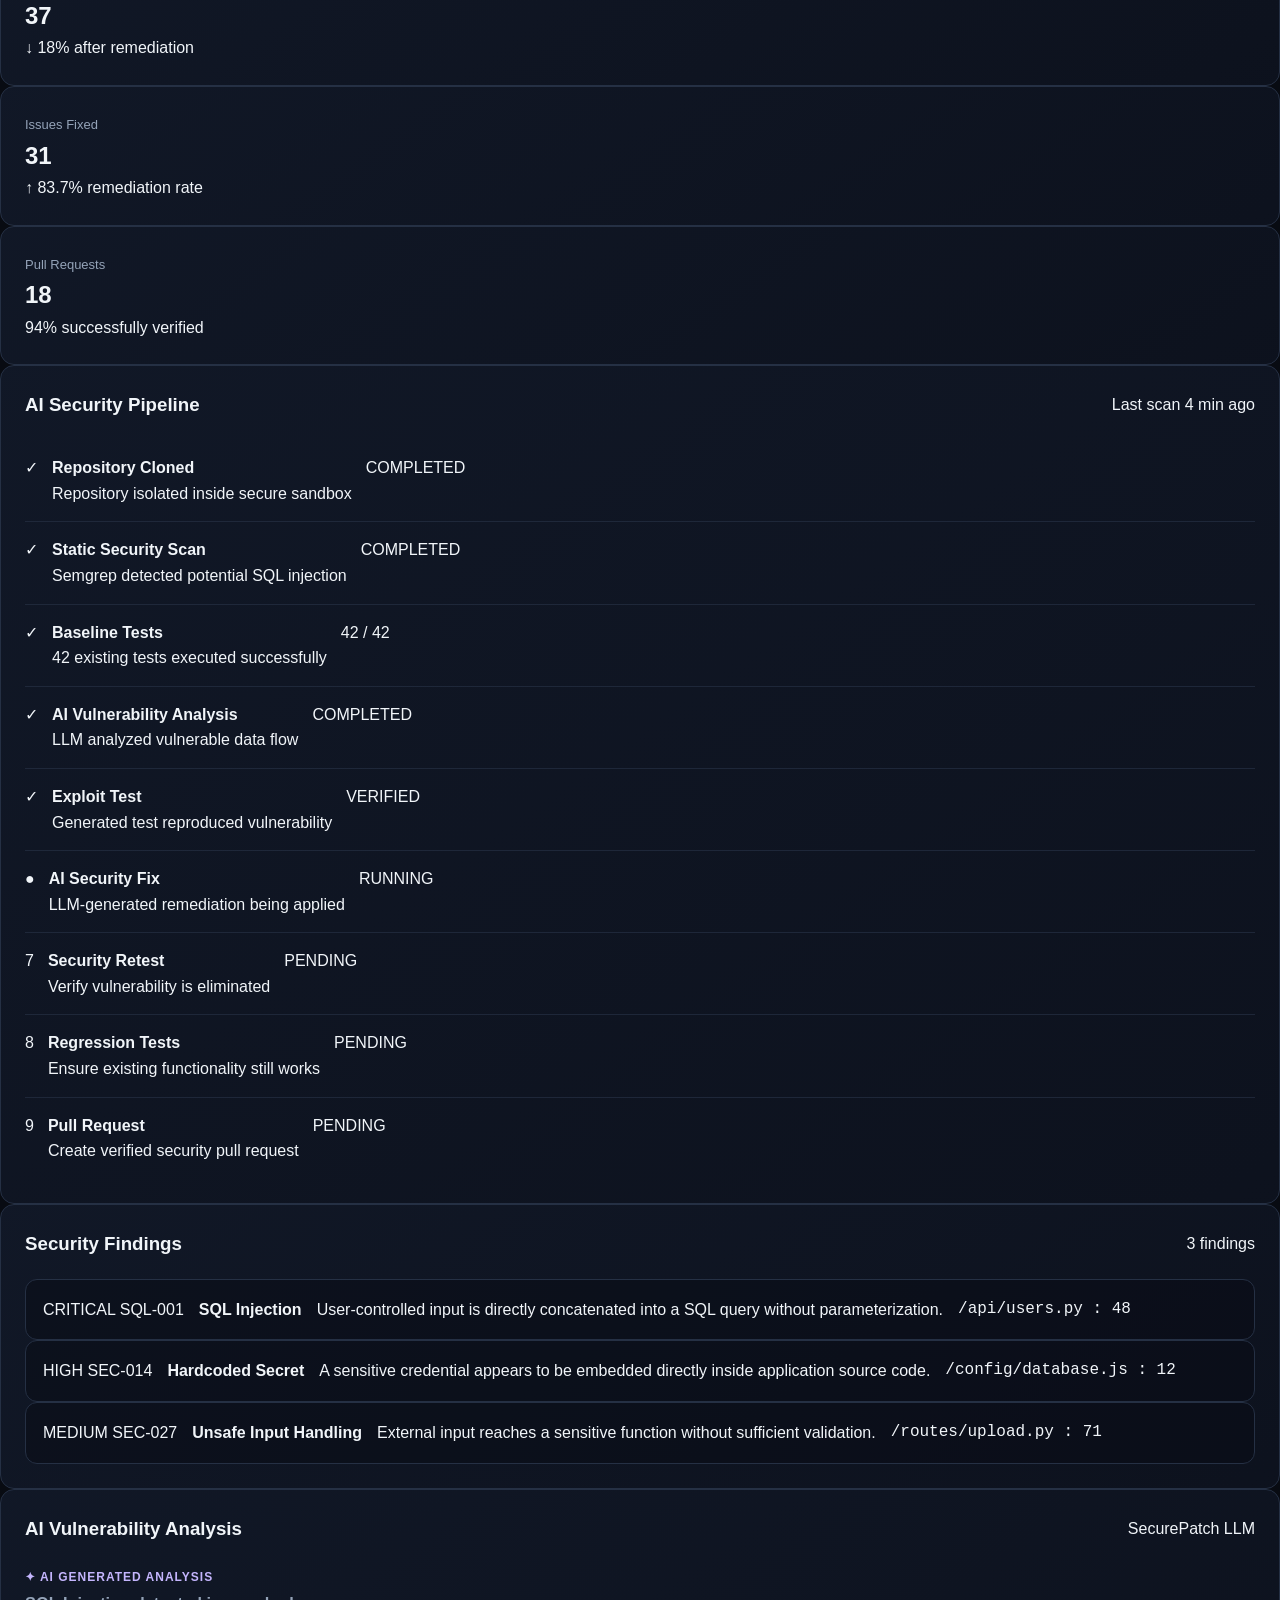
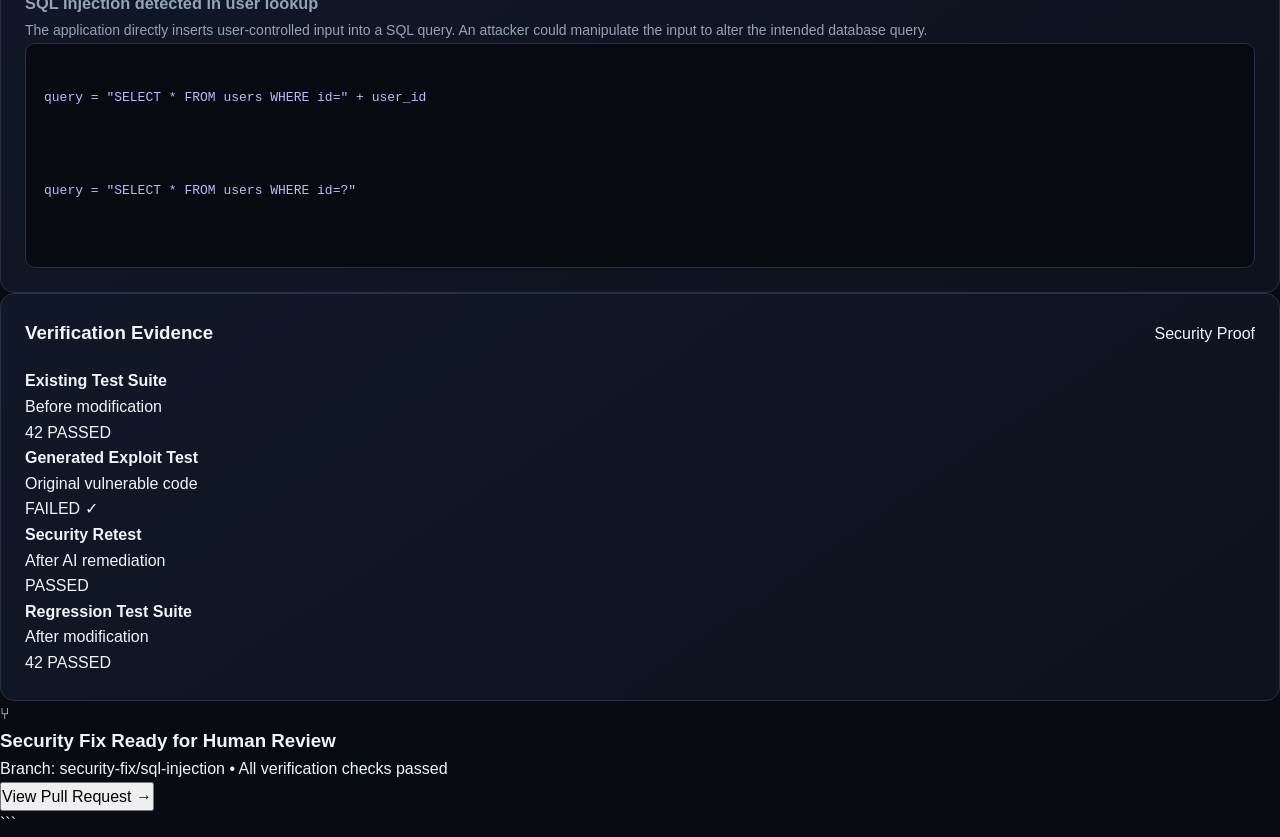
==== commit 322d8644: "Update index.html" ====
--- a/index.html
+++ b/index.html
@@ -1,3 +1,4 @@
+
 
 <!DOCTYPE html>
 <html lang="en">
@@ -5,12 +6,20 @@
 <head>
     <meta charset="UTF-8">
     <meta name="viewport" content="width=device-width, initial-scale=1.0">
+    <link rel="preconnect" href="https://fonts.googleapis.com">
+    <link rel="preconnect" href="https://fonts.gstatic.com" crossorigin>
+    <link href="https://fonts.googleapis.com/css2?family=JetBrains+Mono:wght@400;500;600&family=Outfit:wght@400;500;600;700;800&display=swap" rel="stylesheet">
     <link rel="stylesheet" href="style.css">
     <title>SecurePatch AI</title>
 </head>
 
 <body>
 
+    <!-- Background Effects -->
+    <div class="bg-grid"></div>
+    <div class="bg-glow bg-glow-1"></div>
+    <div class="bg-glow bg-glow-2"></div>
+
     <!-- =========================
          SIDEBAR
     ========================== -->
@@ -18,7 +27,12 @@
     <aside class="sidebar">
 
         <div class="logo">
-            <div class="logo-icon">🛡</div>
+            <div class="logo-icon">
+                <svg width="24" height="24" viewBox="0 0 24 24" fill="none" xmlns="http://www.w3.org/2000/svg">
+                    <path d="M12 2L3 7V12C3 17.52 6.84 22.74 12 24C17.16 22.74 21 17.52 21 12V7L12 2Z" stroke="currentColor" stroke-width="2" stroke-linecap="round" stroke-linejoin="round"/>
+                    <path d="M9 12L11 14L15 10" stroke="currentColor" stroke-width="2" stroke-linecap="round" stroke-linejoin="round"/>
+                </svg>
+            </div>
 
             <div class="logo-text">
                 <h2>SecurePatch AI</h2>
@@ -32,22 +46,36 @@
             <p class="nav-title">WORKSPACE</p>
 
             <a href="#" class="nav-item active">
-                <span>◈</span>
+                <svg class="nav-icon" viewBox="0 0 24 24" fill="none" stroke="currentColor" stroke-width="2">
+                    <rect x="3" y="3" width="7" height="9" rx="1"/>
+                    <rect x="14" y="3" width="7" height="5" rx="1"/>
+                    <rect x="14" y="12" width="7" height="9" rx="1"/>
+                    <rect x="3" y="16" width="7" height="5" rx="1"/>
+                </svg>
                 <span>Dashboard</span>
             </a>
 
             <a href="#" class="nav-item">
-                <span>⌕</span>
+                <svg class="nav-icon" viewBox="0 0 24 24" fill="none" stroke="currentColor" stroke-width="2">
+                    <circle cx="11" cy="11" r="8"/>
+                    <path d="M21 21l-4.35-4.35"/>
+                </svg>
                 <span>Security Scans</span>
             </a>
 
             <a href="#" class="nav-item">
-                <span>⚠</span>
+                <svg class="nav-icon" viewBox="0 0 24 24" fill="none" stroke="currentColor" stroke-width="2">
+                    <path d="M12 9v4m0 4h.01M21 12a9 9 0 11-18 0 9 9 0 0118 0z"/>
+                </svg>
                 <span>Vulnerabilities</span>
             </a>
 
             <a href="#" class="nav-item">
-                <span>⑂</span>
+                <svg class="nav-icon" viewBox="0 0 24 24" fill="none" stroke="currentColor" stroke-width="2">
+                    <circle cx="18" cy="18" r="3"/>
+                    <circle cx="6" cy="6" r="3"/>
+                    <path d="M6 21V9a9 9 0 009 9"/>
+                </svg>
                 <span>Pull Requests</span>
             </a>
 
@@ -55,12 +83,17 @@
             <p class="nav-title">SYSTEM</p>
 
             <a href="#" class="nav-item">
-                <span>◉</span>
+                <svg class="nav-icon" viewBox="0 0 24 24" fill="none" stroke="currentColor" stroke-width="2">
+                    <polyline points="22,12 18,12 15,21 9,3 6,12 2,12"/>
+                </svg>
                 <span>Activity</span>
             </a>
 
             <a href="#" class="nav-item">
-                <span>⚙</span>
+                <svg class="nav-icon" viewBox="0 0 24 24" fill="none" stroke="currentColor" stroke-width="2">
+                    <circle cx="12" cy="12" r="3"/>
+                    <path d="M12 1v4m0 14v4m-9-9h4m14 0h4M4.22 4.22l2.83 2.83m9.9 9.9l2.83 2.83M4.22 19.78l2.83-2.83m9.9-9.9l2.83-2.83"/>
+                </svg>
                 <span>Settings</span>
             </a>
 
@@ -68,6 +101,8 @@
 
     </aside>
 
+    <!-- Sidebar Background Blur -->
+    <div class="sidebar-blur"></div>
 
     <!-- =========================
          MAIN CONTENT
